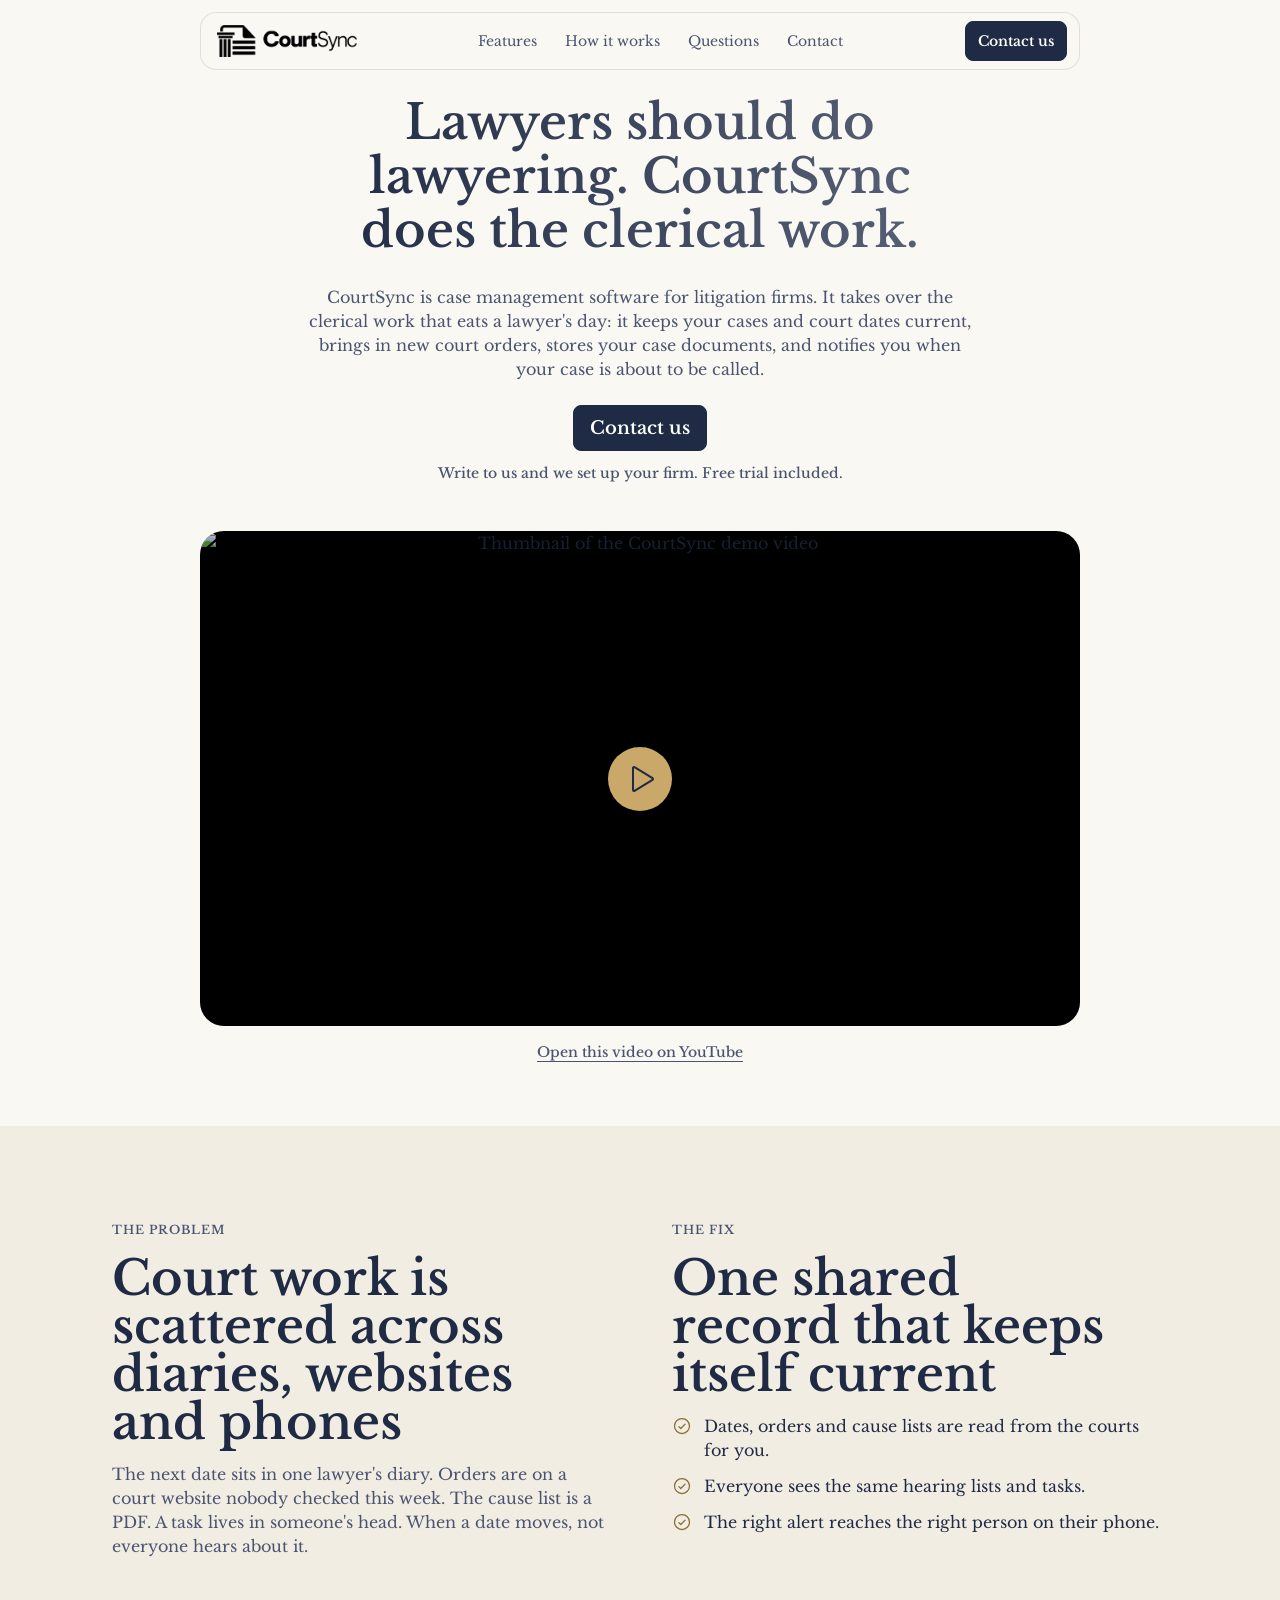
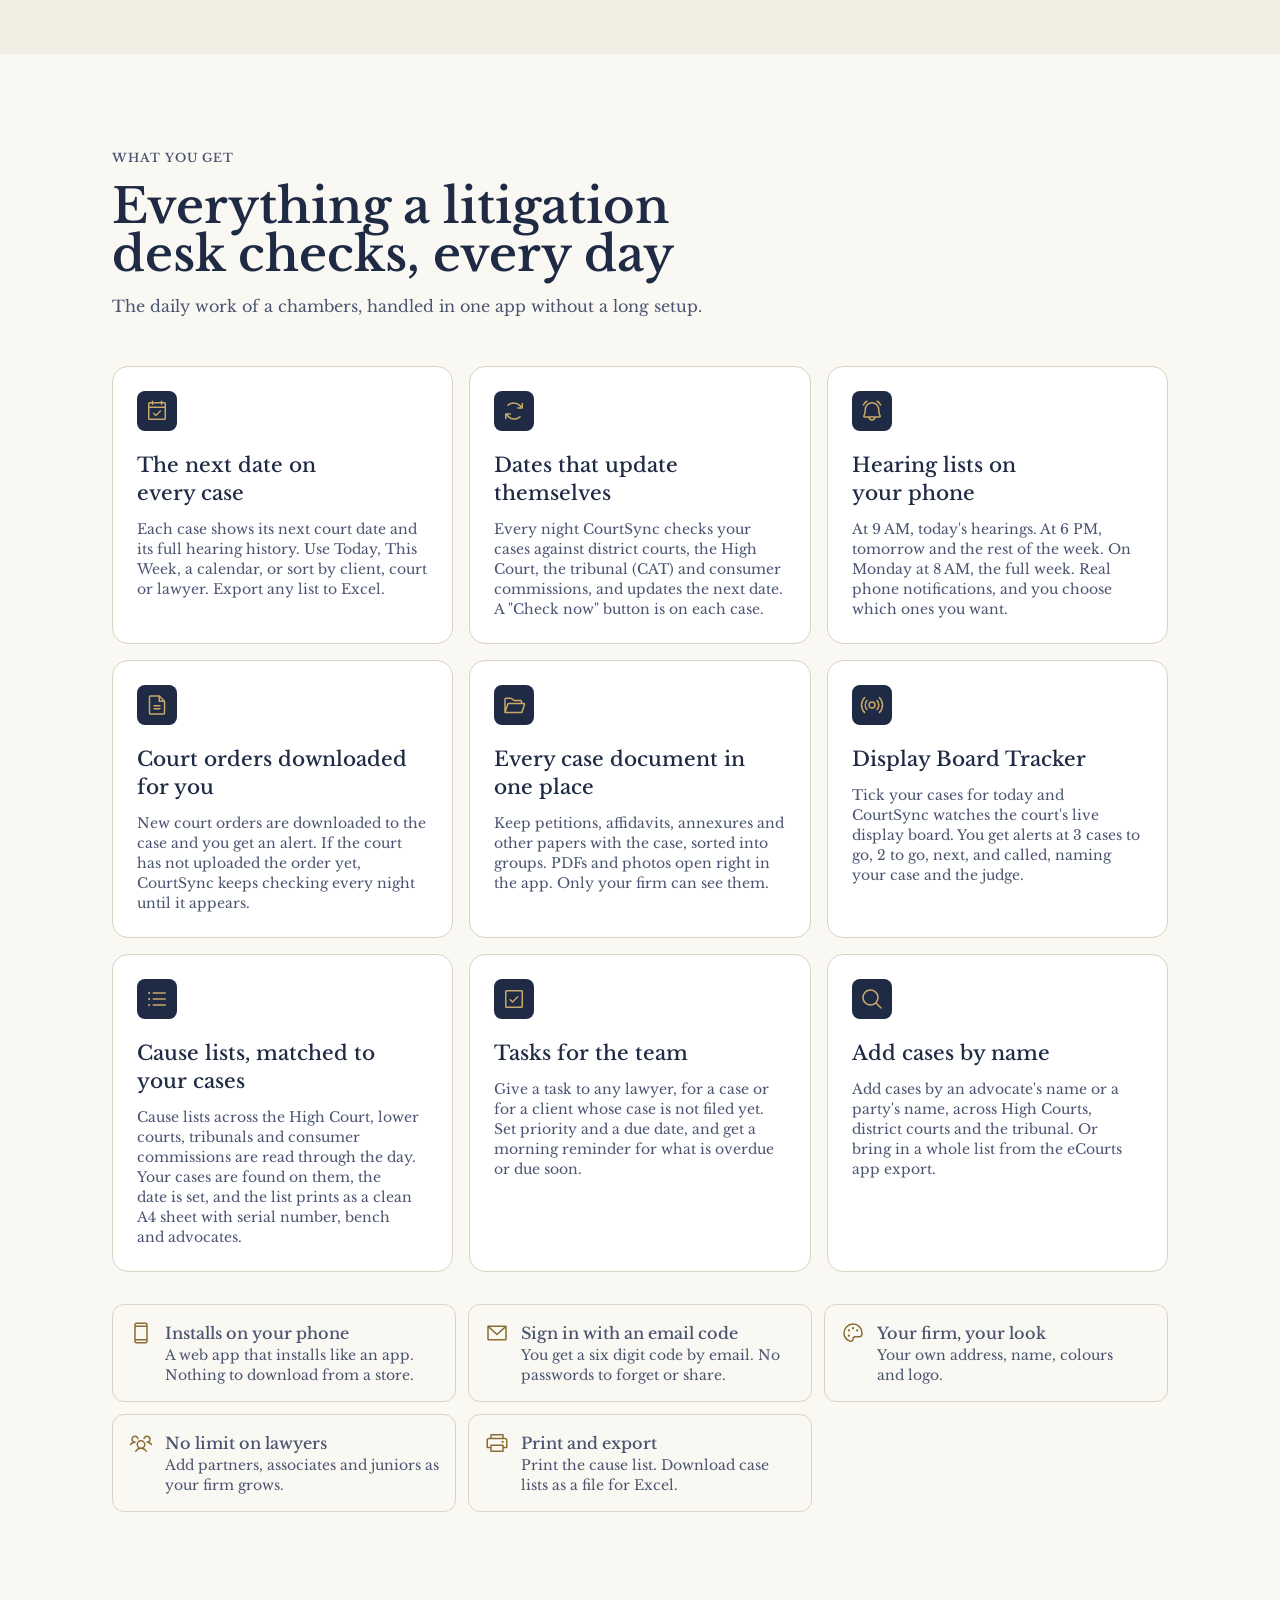
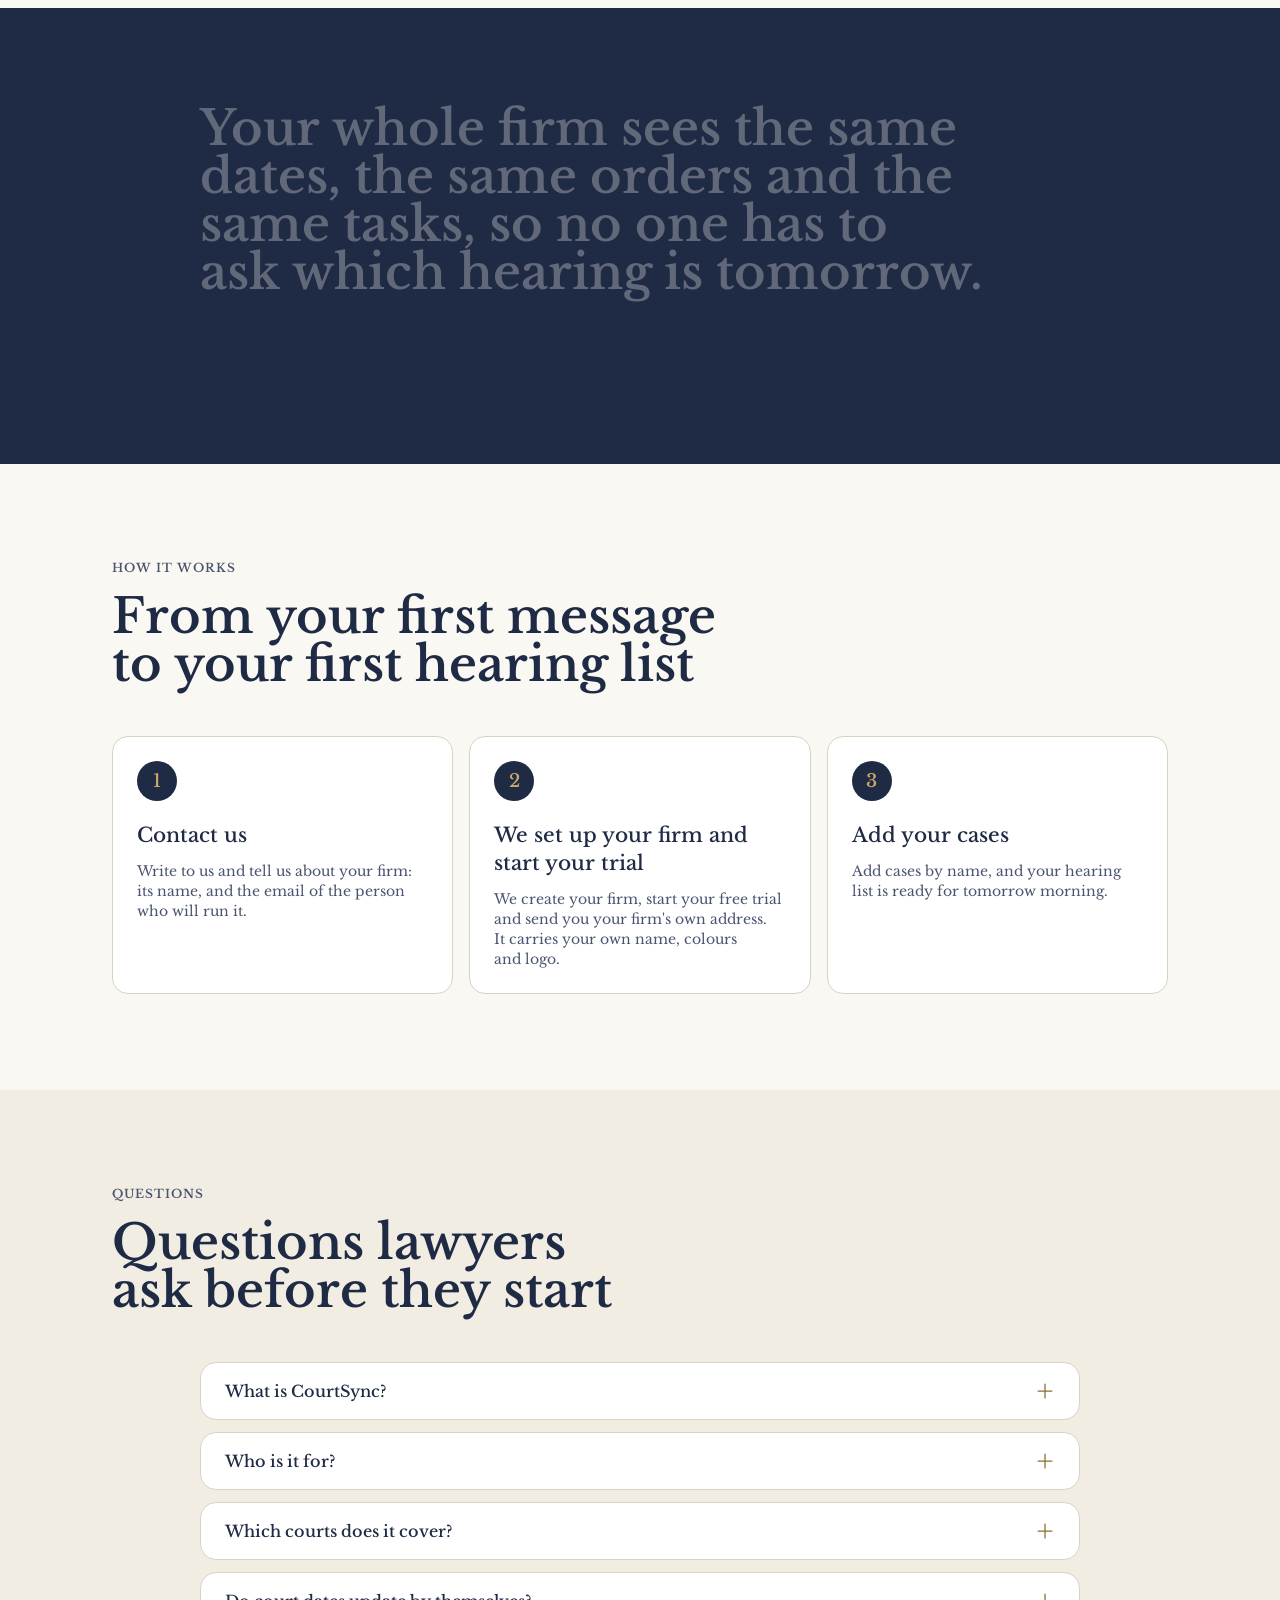
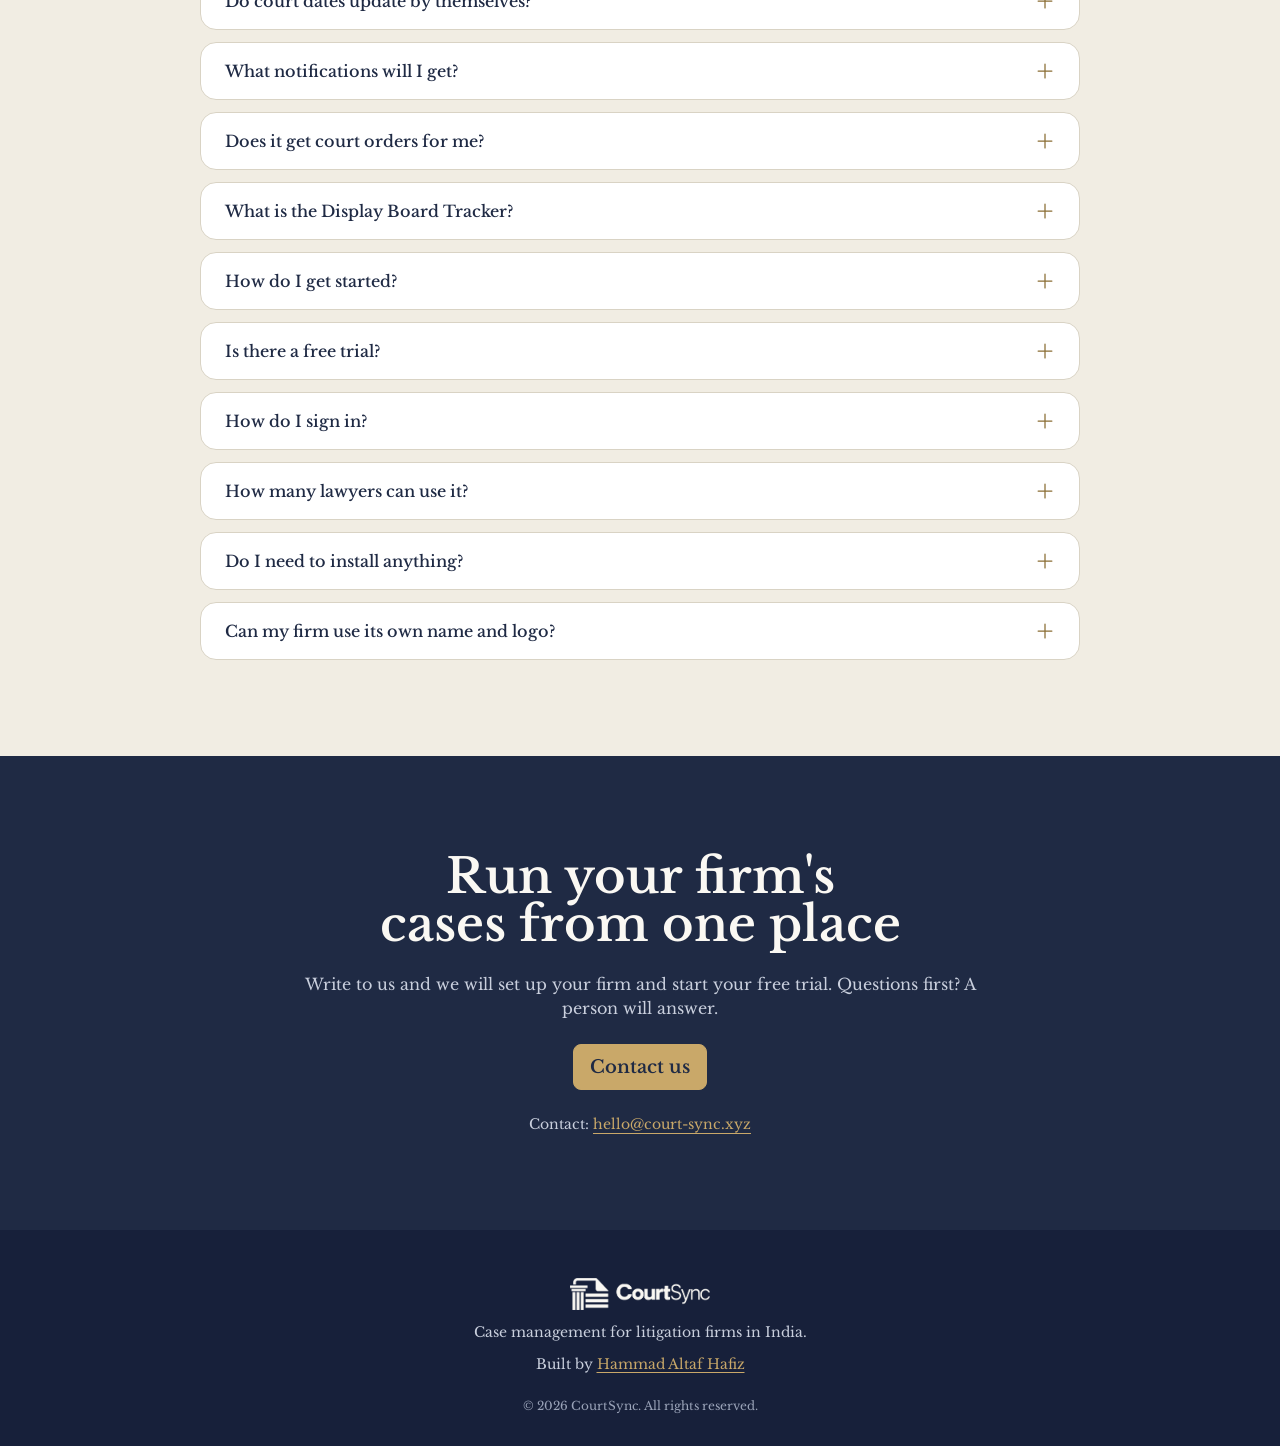
==== index.html @ 151555bd "Hero intro: keep 'takes over the clerical work that eats a lawyer's day' with a short summary Co-Aut" ====
<!DOCTYPE html>
<html lang="en">
<head>
<meta charset="utf-8">
<meta name="viewport" content="width=device-width, initial-scale=1">
<title>CourtSync | Case management for litigation firms in India</title>
<meta name="description" content="CourtSync keeps every case's next court date current from the courts and sends hearing lists, court orders and live courtroom alerts to your phone. Built for litigation firms in India.">
<link rel="canonical" href="https://court-sync.xyz/">
<meta name="theme-color" content="#1f2a44">
<link rel="icon" href="favicon.png" type="image/png">

<meta property="og:type" content="website">
<meta property="og:site_name" content="CourtSync">
<meta property="og:title" content="CourtSync | Case management for litigation firms in India">
<meta property="og:description" content="Lawyers should do lawyering. CourtSync does the clerical work.. Court dates, orders, cause lists, live board alerts and team tasks for litigation firms.">
<meta property="og:url" content="https://court-sync.xyz/">
<meta property="og:image" content="https://court-sync.xyz/og-image.png">
<meta property="og:image:alt" content="CourtSync, case management for litigation firms in India">
<meta name="twitter:card" content="summary_large_image">

<link rel="preconnect" href="https://fonts.googleapis.com">
<link rel="preconnect" href="https://fonts.gstatic.com" crossorigin>
<link href="https://fonts.googleapis.com/css2?family=Libre+Baskerville:wght@400..700&display=swap" rel="stylesheet">
<link rel="stylesheet" href="styles.css">
<script>document.documentElement.classList.add('js');</script>

<script type="application/ld+json">
{
  "@context": "https://schema.org",
  "@type": "SoftwareApplication",
  "name": "CourtSync",
  "applicationCategory": "BusinessApplication",
  "operatingSystem": "Web, installable on phones",
  "description": "Case management for litigation firms in India: next court dates and history, hearing lists, cause lists, team tasks and phone notifications.",
  "url": "https://court-sync.xyz/"
}
</script>

<!--
  HOW TO CHANGE THE TEXT: open this file on GitHub, click the pencil icon, change the words
  between the tags (for example between <h2 ...> and </h2>), then click "Commit changes".
  The site updates by itself in about a minute. Do not change words inside < > brackets.
-->
</head>
<body>
<a class="skip-link body-4" href="#main">Skip to content</a>

<!-- ============ NAVIGATION ============ -->
<header>
  <nav class="nav" aria-label="Main">
    <a class="brand" href="#top" aria-label="CourtSync, back to top"><img src="logo.png" alt="CourtSync" width="175" height="40"></a>
    <div class="nav-links body-6" id="nav-links">
      <a href="#features">Features</a>
      <a href="#how">How it works</a>
      <a href="#faq">Questions</a>
      <a href="#contact">Contact</a>
    </div>
    <div class="nav-right">
      <a class="btn button-sm" href="mailto:hello@court-sync.xyz?subject=CourtSync%20for%20our%20firm">Contact us</a>
      <button class="nav-toggle" type="button" aria-expanded="false" aria-controls="mobile-menu" aria-label="Open menu">
        <span></span><span></span><span></span>
      </button>
    </div>
  </nav>

  <div class="mobile-menu" id="mobile-menu" aria-hidden="true">
    <ul>
      <li style="--i:0"><a class="heading-3" href="#features">Features</a></li>
      <li style="--i:1"><a class="heading-3" href="#how">How it works</a></li>
      <li style="--i:2"><a class="heading-3" href="#faq">Questions</a></li>
      <li style="--i:3"><a class="heading-3" href="#contact">Contact</a></li>
      <li style="--i:4"><a class="btn button-lg" href="mailto:hello@court-sync.xyz?subject=CourtSync%20for%20our%20firm">Contact us</a></li>
    </ul>
  </div>
</header>

<main id="main">

<!-- ============ HERO ============ -->
<section class="hero" id="top">
  <div class="container">
    <div class="hero-copy">
      <h1 class="heading-1">Lawyers should do lawyering. CourtSync does the clerical work.</h1>
      <p class="hero-sub body-3">CourtSync is case management software for litigation firms. It takes over the clerical work that eats a lawyer's day: it keeps your cases and court dates current, brings in new court orders, stores your case documents, and notifies you when your case is about to be called.</p>
      <div class="hero-cta">
        <a class="btn btn--wide button-lg" href="mailto:hello@court-sync.xyz?subject=CourtSync%20for%20our%20firm">Contact us</a>
        <p class="hero-note caption-1">Write to us and we set up your firm. Free trial included.</p>
      </div>
    </div>

    <!-- DEMO VIDEO: change the 11 character YouTube code in data-video-id (both places) to switch videos. -->
    <div class="video-box hero-video reveal" id="video-box" data-video-id="P77YsqiFisU">
      <img class="video-thumb" src="https://i.ytimg.com/vi/P77YsqiFisU/maxresdefault.jpg" alt="Thumbnail of the CourtSync demo video" width="1280" height="720">
      <button class="play-btn" type="button" id="play-btn" aria-label="Play the CourtSync demo video">
        <span class="circle"><svg class="ico" aria-hidden="true" fill="currentColor" viewBox="0 0 256 256" fill="currentColor"><path d="M232.4,114.49,88.32,26.35a16,16,0,0,0-16.2-.3A15.86,15.86,0,0,0,64,39.87V216.13A15.94,15.94,0,0,0,80,232a16.07,16.07,0,0,0,8.36-2.35L232.4,141.51a15.81,15.81,0,0,0,0-27ZM80,215.94V40l143.83,88Z"/></svg></span>
      </button>
    </div>
    <p class="video-link caption-1 reveal"><a href="https://youtu.be/P77YsqiFisU" target="_blank" rel="noopener">Open this video on YouTube</a></p>
  </div>
</section>

<!-- ============ PROBLEM TO SOLUTION ============ -->
<section class="section section--paper2" id="why">
  <div class="container">
    <div class="split reveal">
      <div class="col">
        <p class="eyebrow caption-3">The problem</p>
        <h2 class="heading-2">Court work is scattered across diaries, websites and phones</h2>
        <p class="body-3">The next date sits in one lawyer's diary. Orders are on a court website nobody checked this week. The cause list is a PDF. A task lives in someone's head. When a date moves, not everyone hears about it.</p>
      </div>
      <div class="col">
        <p class="eyebrow caption-3">The fix</p>
        <h2 class="heading-2">One shared record that keeps itself current</h2>
        <ul class="check-list body-3">
          <li><svg class="ico" aria-hidden="true" fill="currentColor" viewBox="0 0 256 256" fill="currentColor"><path d="M173.66,98.34a8,8,0,0,1,0,11.32l-56,56a8,8,0,0,1-11.32,0l-24-24a8,8,0,0,1,11.32-11.32L112,148.69l50.34-50.35A8,8,0,0,1,173.66,98.34ZM232,128A104,104,0,1,1,128,24,104.11,104.11,0,0,1,232,128Zm-16,0a88,88,0,1,0-88,88A88.1,88.1,0,0,0,216,128Z"/></svg><span>Dates, orders and cause lists are read from the courts for you.</span></li>
          <li><svg class="ico" aria-hidden="true" fill="currentColor" viewBox="0 0 256 256" fill="currentColor"><path d="M173.66,98.34a8,8,0,0,1,0,11.32l-56,56a8,8,0,0,1-11.32,0l-24-24a8,8,0,0,1,11.32-11.32L112,148.69l50.34-50.35A8,8,0,0,1,173.66,98.34ZM232,128A104,104,0,1,1,128,24,104.11,104.11,0,0,1,232,128Zm-16,0a88,88,0,1,0-88,88A88.1,88.1,0,0,0,216,128Z"/></svg><span>Everyone sees the same hearing lists and tasks.</span></li>
          <li><svg class="ico" aria-hidden="true" fill="currentColor" viewBox="0 0 256 256" fill="currentColor"><path d="M173.66,98.34a8,8,0,0,1,0,11.32l-56,56a8,8,0,0,1-11.32,0l-24-24a8,8,0,0,1,11.32-11.32L112,148.69l50.34-50.35A8,8,0,0,1,173.66,98.34ZM232,128A104,104,0,1,1,128,24,104.11,104.11,0,0,1,232,128Zm-16,0a88,88,0,1,0-88,88A88.1,88.1,0,0,0,216,128Z"/></svg><span>The right alert reaches the right person on their phone.</span></li>
        </ul>
      </div>
    </div>
  </div>
</section>

<!-- ============ FEATURES ============ -->
<section class="section" id="features">
  <div class="container">
    <div class="section-head reveal">
      <p class="eyebrow caption-3">What you get</p>
      <h2 class="heading-2">Everything a litigation desk checks, every day</h2>
      <p class="body-3">The daily work of a chambers, handled in one app without a long setup.</p>
    </div>

    <div class="grid grid--3">
      <article class="card reveal">
        <span class="icon-box"><svg class="ico" aria-hidden="true" fill="currentColor" viewBox="0 0 256 256" fill="currentColor"><path d="M208,32H184V24a8,8,0,0,0-16,0v8H88V24a8,8,0,0,0-16,0v8H48A16,16,0,0,0,32,48V208a16,16,0,0,0,16,16H208a16,16,0,0,0,16-16V48A16,16,0,0,0,208,32ZM72,48v8a8,8,0,0,0,16,0V48h80v8a8,8,0,0,0,16,0V48h24V80H48V48ZM208,208H48V96H208V208Zm-38.34-85.66a8,8,0,0,1,0,11.32l-48,48a8,8,0,0,1-11.32,0l-24-24a8,8,0,0,1,11.32-11.32L116,164.69l42.34-42.35A8,8,0,0,1,169.66,122.34Z"/></svg></span>
        <h3 class="title-1">The next date on every case</h3>
        <p class="body-6">Each case shows its next court date and its full hearing history. Use Today, This Week, a calendar, or sort by client, court or lawyer. Export any list to Excel.</p>
      </article>
      <article class="card reveal">
        <span class="icon-box"><svg class="ico" aria-hidden="true" fill="currentColor" viewBox="0 0 256 256" fill="currentColor"><path d="M224,48V96a8,8,0,0,1-8,8H168a8,8,0,0,1,0-16h28.69L182.06,73.37a79.56,79.56,0,0,0-56.13-23.43h-.45A79.52,79.52,0,0,0,69.59,72.71,8,8,0,0,1,58.41,61.27a96,96,0,0,1,135,.79L208,76.69V48a8,8,0,0,1,16,0ZM186.41,183.29a80,80,0,0,1-112.47-.66L59.31,168H88a8,8,0,0,0,0-16H40a8,8,0,0,0-8,8v48a8,8,0,0,0,16,0V179.31l14.63,14.63A95.43,95.43,0,0,0,130,222.06h.53a95.36,95.36,0,0,0,67.07-27.33,8,8,0,0,0-11.18-11.44Z"/></svg></span>
        <h3 class="title-1">Dates that update themselves</h3>
        <p class="body-6">Every night CourtSync checks your cases against district courts, the High Court, the tribunal (CAT) and consumer commissions, and updates the next date. A "Check now" button is on each case.</p>
      </article>
      <article class="card reveal">
        <span class="icon-box"><svg class="ico" aria-hidden="true" fill="currentColor" viewBox="0 0 256 256" fill="currentColor"><path d="M224,71.1a8,8,0,0,1-10.78-3.42,94.13,94.13,0,0,0-33.46-36.91,8,8,0,1,1,8.54-13.54,111.46,111.46,0,0,1,39.12,43.09A8,8,0,0,1,224,71.1ZM35.71,72a8,8,0,0,0,7.1-4.32A94.13,94.13,0,0,1,76.27,30.77a8,8,0,1,0-8.54-13.54A111.46,111.46,0,0,0,28.61,60.32,8,8,0,0,0,35.71,72Zm186.1,103.94A16,16,0,0,1,208,200H167.2a40,40,0,0,1-78.4,0H48a16,16,0,0,1-13.79-24.06C43.22,160.39,48,138.28,48,112a80,80,0,0,1,160,0C208,138.27,212.78,160.38,221.81,175.94ZM150.62,200H105.38a24,24,0,0,0,45.24,0ZM208,184c-10.64-18.27-16-42.49-16-72a64,64,0,0,0-128,0c0,29.52-5.38,53.74-16,72Z"/></svg></span>
        <h3 class="title-1">Hearing lists on your phone</h3>
        <p class="body-6">At 9 AM, today's hearings. At 6 PM, tomorrow and the rest of the week. On Monday at 8 AM, the full week. Real phone notifications, and you choose which ones you want.</p>
      </article>
      <article class="card reveal">
        <span class="icon-box"><svg class="ico" aria-hidden="true" fill="currentColor" viewBox="0 0 256 256" fill="currentColor"><path d="M213.66,82.34l-56-56A8,8,0,0,0,152,24H56A16,16,0,0,0,40,40V216a16,16,0,0,0,16,16H200a16,16,0,0,0,16-16V88A8,8,0,0,0,213.66,82.34ZM160,51.31,188.69,80H160ZM200,216H56V40h88V88a8,8,0,0,0,8,8h48V216Zm-32-80a8,8,0,0,1-8,8H96a8,8,0,0,1,0-16h64A8,8,0,0,1,168,136Zm0,32a8,8,0,0,1-8,8H96a8,8,0,0,1,0-16h64A8,8,0,0,1,168,168Z"/></svg></span>
        <h3 class="title-1">Court orders downloaded for you</h3>
        <p class="body-6">New court orders are downloaded to the case and you get an alert. If the court has not uploaded the order yet, CourtSync keeps checking every night until it appears.</p>
      </article>
      <article class="card reveal">
        <span class="icon-box"><svg class="ico" aria-hidden="true" fill="currentColor" viewBox="0 0 256 256" fill="currentColor"><path d="M245,110.64A16,16,0,0,0,232,104H216V88a16,16,0,0,0-16-16H130.67L102.94,51.2a16.14,16.14,0,0,0-9.6-3.2H40A16,16,0,0,0,24,64V208h0a8,8,0,0,0,8,8H211.1a8,8,0,0,0,7.59-5.47l28.49-85.47A16.05,16.05,0,0,0,245,110.64ZM93.34,64,123.2,86.4A8,8,0,0,0,128,88h72v16H69.77a16,16,0,0,0-15.18,10.94L40,158.7V64Zm112,136H43.1l26.67-80H232Z"/></svg></span>
        <h3 class="title-1">Every case document in one place</h3>
        <p class="body-6">Keep petitions, affidavits, annexures and other papers with the case, sorted into groups. PDFs and photos open right in the app. Only your firm can see them.</p>
      </article>
      <article class="card reveal">
        <span class="icon-box"><svg class="ico" aria-hidden="true" fill="currentColor" viewBox="0 0 256 256" fill="currentColor"><path d="M128,88a40,40,0,1,0,40,40A40,40,0,0,0,128,88Zm0,64a24,24,0,1,1,24-24A24,24,0,0,1,128,152Zm73.71,7.14a80,80,0,0,1-14.08,22.2,8,8,0,0,1-11.92-10.67,63.95,63.95,0,0,0,0-85.33,8,8,0,1,1,11.92-10.67,80.08,80.08,0,0,1,14.08,84.47ZM69,103.09a64,64,0,0,0,11.26,67.58,8,8,0,0,1-11.92,10.67,79.93,79.93,0,0,1,0-106.67A8,8,0,1,1,80.29,85.34,63.77,63.77,0,0,0,69,103.09ZM248,128a119.58,119.58,0,0,1-34.29,84,8,8,0,1,1-11.42-11.2,103.9,103.9,0,0,0,0-145.56A8,8,0,1,1,213.71,44,119.58,119.58,0,0,1,248,128ZM53.71,200.78A8,8,0,1,1,42.29,212a119.87,119.87,0,0,1,0-168,8,8,0,1,1,11.42,11.2,103.9,103.9,0,0,0,0,145.56Z"/></svg></span>
        <h3 class="title-1">Display Board Tracker</h3>
        <p class="body-6">Tick your cases for today and CourtSync watches the court's live display board. You get alerts at 3 cases to go, 2 to go, next, and called, naming your case and the judge.</p>
      </article>
      <article class="card reveal">
        <span class="icon-box"><svg class="ico" aria-hidden="true" fill="currentColor" viewBox="0 0 256 256" fill="currentColor"><path d="M80,64a8,8,0,0,1,8-8H216a8,8,0,0,1,0,16H88A8,8,0,0,1,80,64Zm136,56H88a8,8,0,0,0,0,16H216a8,8,0,0,0,0-16Zm0,64H88a8,8,0,0,0,0,16H216a8,8,0,0,0,0-16ZM44,52A12,12,0,1,0,56,64,12,12,0,0,0,44,52Zm0,64a12,12,0,1,0,12,12A12,12,0,0,0,44,116Zm0,64a12,12,0,1,0,12,12A12,12,0,0,0,44,180Z"/></svg></span>
        <h3 class="title-1">Cause lists, matched to your cases</h3>
        <p class="body-6">Cause lists across the High Court, lower courts, tribunals and consumer commissions are read through the day. Your cases are found on them, the date is set, and the list prints as a clean A4 sheet with serial number, bench and advocates.</p>
      </article>
      <article class="card reveal">
        <span class="icon-box"><svg class="ico" aria-hidden="true" fill="currentColor" viewBox="0 0 256 256" fill="currentColor"><path d="M173.66,98.34a8,8,0,0,1,0,11.32l-56,56a8,8,0,0,1-11.32,0l-24-24a8,8,0,0,1,11.32-11.32L112,148.69l50.34-50.35A8,8,0,0,1,173.66,98.34ZM224,48V208a16,16,0,0,1-16,16H48a16,16,0,0,1-16-16V48A16,16,0,0,1,48,32H208A16,16,0,0,1,224,48ZM208,208V48H48V208H208Z"/></svg></span>
        <h3 class="title-1">Tasks for the team</h3>
        <p class="body-6">Give a task to any lawyer, for a case or for a client whose case is not filed yet. Set priority and a due date, and get a morning reminder for what is overdue or due soon.</p>
      </article>
      <article class="card reveal">
        <span class="icon-box"><svg class="ico" aria-hidden="true" fill="currentColor" viewBox="0 0 256 256" fill="currentColor"><path d="M229.66,218.34l-50.07-50.06a88.11,88.11,0,1,0-11.31,11.31l50.06,50.07a8,8,0,0,0,11.32-11.32ZM40,112a72,72,0,1,1,72,72A72.08,72.08,0,0,1,40,112Z"/></svg></span>
        <h3 class="title-1">Add cases by name</h3>
        <p class="body-6">Add cases by an advocate's name or a party's name, across High Courts, district courts and the tribunal. Or bring in a whole list from the eCourts app export.</p>
      </article>
      
    </div>

    <div class="also reveal">
      <div class="also-item"><svg class="ico" aria-hidden="true" fill="currentColor" viewBox="0 0 256 256" fill="currentColor"><path d="M176,16H80A24,24,0,0,0,56,40V216a24,24,0,0,0,24,24h96a24,24,0,0,0,24-24V40A24,24,0,0,0,176,16ZM72,64H184V192H72Zm8-32h96a8,8,0,0,1,8,8v8H72V40A8,8,0,0,1,80,32Zm96,192H80a8,8,0,0,1-8-8v-8H184v8A8,8,0,0,1,176,224Z"/></svg><div><p class="title-3">Installs on your phone</p><p class="body-6">A web app that installs like an app. Nothing to download from a store.</p></div></div>
      <div class="also-item"><svg class="ico" aria-hidden="true" fill="currentColor" viewBox="0 0 256 256" fill="currentColor"><path d="M224,48H32a8,8,0,0,0-8,8V192a16,16,0,0,0,16,16H216a16,16,0,0,0,16-16V56A8,8,0,0,0,224,48ZM203.43,64,128,133.15,52.57,64ZM216,192H40V74.19l82.59,75.71a8,8,0,0,0,10.82,0L216,74.19V192Z"/></svg><div><p class="title-3">Sign in with an email code</p><p class="body-6">You get a six digit code by email. No passwords to forget or share.</p></div></div>
      <div class="also-item"><svg class="ico" aria-hidden="true" fill="currentColor" viewBox="0 0 256 256" fill="currentColor"><path d="M200.77,53.89A103.27,103.27,0,0,0,128,24h-1.07A104,104,0,0,0,24,128c0,43,26.58,79.06,69.36,94.17A32,32,0,0,0,136,192a16,16,0,0,1,16-16h46.21a31.81,31.81,0,0,0,31.2-24.88,104.43,104.43,0,0,0,2.59-24A103.28,103.28,0,0,0,200.77,53.89Zm13,93.71A15.89,15.89,0,0,1,198.21,160H152a32,32,0,0,0-32,32,16,16,0,0,1-21.31,15.07C62.49,194.3,40,164,40,128a88,88,0,0,1,87.09-88h.9a88.35,88.35,0,0,1,88,87.25A88.86,88.86,0,0,1,213.81,147.6ZM140,76a12,12,0,1,1-12-12A12,12,0,0,1,140,76ZM96,100A12,12,0,1,1,84,88,12,12,0,0,1,96,100Zm0,56a12,12,0,1,1-12-12A12,12,0,0,1,96,156Zm88-56a12,12,0,1,1-12-12A12,12,0,0,1,184,100Z"/></svg><div><p class="title-3">Your firm, your look</p><p class="body-6">Your own address, name, colours and logo.</p></div></div>
      <div class="also-item"><svg class="ico" aria-hidden="true" fill="currentColor" viewBox="0 0 256 256" fill="currentColor"><path d="M244.8,150.4a8,8,0,0,1-11.2-1.6A51.6,51.6,0,0,0,192,128a8,8,0,0,1-7.37-4.89,8,8,0,0,1,0-6.22A8,8,0,0,1,192,112a24,24,0,1,0-23.24-30,8,8,0,1,1-15.5-4A40,40,0,1,1,219,117.51a67.94,67.94,0,0,1,27.43,21.68A8,8,0,0,1,244.8,150.4ZM190.92,212a8,8,0,1,1-13.84,8,57,57,0,0,0-98.16,0,8,8,0,1,1-13.84-8,72.06,72.06,0,0,1,33.74-29.92,48,48,0,1,1,58.36,0A72.06,72.06,0,0,1,190.92,212ZM128,176a32,32,0,1,0-32-32A32,32,0,0,0,128,176ZM72,120a8,8,0,0,0-8-8A24,24,0,1,1,87.24,82a8,8,0,1,0,15.5-4A40,40,0,1,0,37,117.51,67.94,67.94,0,0,0,9.6,139.19a8,8,0,1,0,12.8,9.61A51.6,51.6,0,0,1,64,128,8,8,0,0,0,72,120Z"/></svg><div><p class="title-3">No limit on lawyers</p><p class="body-6">Add partners, associates and juniors as your firm grows.</p></div></div>
      
      <div class="also-item"><svg class="ico" aria-hidden="true" fill="currentColor" viewBox="0 0 256 256" fill="currentColor"><path d="M214.67,72H200V40a8,8,0,0,0-8-8H64a8,8,0,0,0-8,8V72H41.33C27.36,72,16,82.77,16,96v80a8,8,0,0,0,8,8H56v32a8,8,0,0,0,8,8H192a8,8,0,0,0,8-8V184h32a8,8,0,0,0,8-8V96C240,82.77,228.64,72,214.67,72ZM72,48H184V72H72ZM184,208H72V160H184Zm40-40H200V152a8,8,0,0,0-8-8H64a8,8,0,0,0-8,8v16H32V96c0-4.41,4.19-8,9.33-8H214.67c5.14,0,9.33,3.59,9.33,8Zm-24-52a12,12,0,1,1-12-12A12,12,0,0,1,200,116Z"/></svg><div><p class="title-3">Print and export</p><p class="body-6">Print the cause list. Download case lists as a file for Excel.</p></div></div>
    </div>
  </div>
</section>

<!-- ============ TAGLINE REVEAL ============ -->
<section class="section--navy tagline" aria-labelledby="tagline-h">
  <div class="container">
    <div class="tagline-text">
      <h2 class="heading-2" id="tagline-h" data-reveal-words>Your whole firm sees the same dates, the same orders and the same tasks, so no one has to ask which hearing is tomorrow.</h2>
      <p class="tagline-sub body-3 reveal">That is the point of CourtSync. The firm's work is written down once, kept current from the courts, and seen by everyone.</p>
    </div>
  </div>
</section>

<!-- ============ HOW IT WORKS ============ -->
<section class="section" id="how">
  <div class="container">
    <div class="section-head reveal">
      <p class="eyebrow caption-3">How it works</p>
      <h2 class="heading-2">From your first message to your first hearing list</h2>
    </div>
    <ol class="steps">
      <li class="step reveal">
        <span class="step-num title-2">1</span>
        <h3 class="title-1">Contact us</h3>
        <p class="body-6">Write to us and tell us about your firm: its name, and the email of the person who will run it.</p>
      </li>
      <li class="step reveal">
        <span class="step-num title-2">2</span>
        <h3 class="title-1">We set up your firm and start your trial</h3>
        <p class="body-6">We create your firm, start your free trial and send you your firm's own address. It carries your own name, colours and logo.</p>
      </li>
      <li class="step reveal">
        <span class="step-num title-2">3</span>
        <h3 class="title-1">Add your cases</h3>
        <p class="body-6">Add cases by name, and your hearing list is ready for tomorrow morning.</p>
      </li>
    </ol>
  </div>
</section>

<!-- ============ FAQ ============ -->
<section class="section section--paper2" id="faq">
  <div class="container">
    <div class="section-head reveal">
      <p class="eyebrow caption-3">Questions</p>
      <h2 class="heading-2">Questions lawyers ask before they start</h2>
    </div>
    <div class="faq reveal">
      <details>
        <summary class="title-3">What is CourtSync?<svg class="ico" aria-hidden="true" fill="currentColor" viewBox="0 0 256 256" fill="currentColor"><path d="M224,128a8,8,0,0,1-8,8H136v80a8,8,0,0,1-16,0V136H40a8,8,0,0,1,0-16h80V40a8,8,0,0,1,16,0v80h80A8,8,0,0,1,224,128Z"/></svg></summary>
        <p class="answer body-6">CourtSync is case management software for litigation firms. It keeps each case's next date and history, updates dates from the courts, sends hearing lists and order alerts to your phone, tracks your cases on the live display board, and gives your team tasks.</p>
      </details>
      <details>
        <summary class="title-3">Who is it for?<svg class="ico" aria-hidden="true" fill="currentColor" viewBox="0 0 256 256" fill="currentColor"><path d="M224,128a8,8,0,0,1-8,8H136v80a8,8,0,0,1-16,0V136H40a8,8,0,0,1,0-16h80V40a8,8,0,0,1,16,0v80h80A8,8,0,0,1,224,128Z"/></svg></summary>
        <p class="answer body-6">Litigation chambers and law firms in India, from a small team to a large one.</p>
      </details>
      <details>
        <summary class="title-3">Which courts does it cover?<svg class="ico" aria-hidden="true" fill="currentColor" viewBox="0 0 256 256" fill="currentColor"><path d="M224,128a8,8,0,0,1-8,8H136v80a8,8,0,0,1-16,0V136H40a8,8,0,0,1,0-16h80V40a8,8,0,0,1,16,0v80h80A8,8,0,0,1,224,128Z"/></svg></summary>
        <p class="answer body-6">Dates are checked against district courts, the High Court, the Central Administrative Tribunal (CAT) and consumer commissions. Write to us if you need another court.</p>
      </details>
      <details>
        <summary class="title-3">Do court dates update by themselves?<svg class="ico" aria-hidden="true" fill="currentColor" viewBox="0 0 256 256" fill="currentColor"><path d="M224,128a8,8,0,0,1-8,8H136v80a8,8,0,0,1-16,0V136H40a8,8,0,0,1,0-16h80V40a8,8,0,0,1,16,0v80h80A8,8,0,0,1,224,128Z"/></svg></summary>
        <p class="answer body-6">Yes. Every night CourtSync checks your cases and updates the next date. Cause lists are also read during the day. You can press "Check now" on any case to check it straight away.</p>
      </details>
      <details>
        <summary class="title-3">What notifications will I get?<svg class="ico" aria-hidden="true" fill="currentColor" viewBox="0 0 256 256" fill="currentColor"><path d="M224,128a8,8,0,0,1-8,8H136v80a8,8,0,0,1-16,0V136H40a8,8,0,0,1,0-16h80V40a8,8,0,0,1,16,0v80h80A8,8,0,0,1,224,128Z"/></svg></summary>
        <p class="answer body-6">Hearing lists at 9 AM and 6 PM, a weekly list on Monday, alerts for new court orders, and live alerts when your case is about to be called. You choose which ones to switch on, per phone.</p>
      </details>
      <details>
        <summary class="title-3">Does it get court orders for me?<svg class="ico" aria-hidden="true" fill="currentColor" viewBox="0 0 256 256" fill="currentColor"><path d="M224,128a8,8,0,0,1-8,8H136v80a8,8,0,0,1-16,0V136H40a8,8,0,0,1,0-16h80V40a8,8,0,0,1,16,0v80h80A8,8,0,0,1,224,128Z"/></svg></summary>
        <p class="answer body-6">Yes, for High Court cases. New orders are downloaded and saved on the case, and you get an alert. If an order is not uploaded yet, CourtSync keeps checking each night until it is.</p>
      </details>
      <details>
        <summary class="title-3">What is the Display Board Tracker?<svg class="ico" aria-hidden="true" fill="currentColor" viewBox="0 0 256 256" fill="currentColor"><path d="M224,128a8,8,0,0,1-8,8H136v80a8,8,0,0,1-16,0V136H40a8,8,0,0,1,0-16h80V40a8,8,0,0,1,16,0v80h80A8,8,0,0,1,224,128Z"/></svg></summary>
        <p class="answer body-6">It watches the court's live display board for the cases you tick. You get an alert at 3 cases to go, 2 to go, next, and when your case is called, so you can be in the right courtroom in time.</p>
      </details>
      <details>
        <summary class="title-3">How do I get started?<svg class="ico" aria-hidden="true" fill="currentColor" viewBox="0 0 256 256" fill="currentColor"><path d="M224,128a8,8,0,0,1-8,8H136v80a8,8,0,0,1-16,0V136H40a8,8,0,0,1,0-16h80V40a8,8,0,0,1,16,0v80h80A8,8,0,0,1,224,128Z"/></svg></summary>
        <p class="answer body-6">Write to us at hello@court-sync.xyz. We set up your firm and start your free trial. Then you add your cases and your team.</p>
      </details>
      <details>
        <summary class="title-3">Is there a free trial?<svg class="ico" aria-hidden="true" fill="currentColor" viewBox="0 0 256 256" fill="currentColor"><path d="M224,128a8,8,0,0,1-8,8H136v80a8,8,0,0,1-16,0V136H40a8,8,0,0,1,0-16h80V40a8,8,0,0,1,16,0v80h80A8,8,0,0,1,224,128Z"/></svg></summary>
        <p class="answer body-6">Yes. Every firm gets a free trial. We start it for you once your firm is set up. For anything else about the service, write to hello@court-sync.xyz.</p>
      </details>
      <details>
        <summary class="title-3">How do I sign in?<svg class="ico" aria-hidden="true" fill="currentColor" viewBox="0 0 256 256" fill="currentColor"><path d="M224,128a8,8,0,0,1-8,8H136v80a8,8,0,0,1-16,0V136H40a8,8,0,0,1,0-16h80V40a8,8,0,0,1,16,0v80h80A8,8,0,0,1,224,128Z"/></svg></summary>
        <p class="answer body-6">With your email. We send you a six digit code, you type it in, and you are in. There are no passwords.</p>
      </details>
      <details>
        <summary class="title-3">How many lawyers can use it?<svg class="ico" aria-hidden="true" fill="currentColor" viewBox="0 0 256 256" fill="currentColor"><path d="M224,128a8,8,0,0,1-8,8H136v80a8,8,0,0,1-16,0V136H40a8,8,0,0,1,0-16h80V40a8,8,0,0,1,16,0v80h80A8,8,0,0,1,224,128Z"/></svg></summary>
        <p class="answer body-6">As many as your firm needs. There is no limit on the number of lawyers.</p>
      </details>
      <details>
        <summary class="title-3">Do I need to install anything?<svg class="ico" aria-hidden="true" fill="currentColor" viewBox="0 0 256 256" fill="currentColor"><path d="M224,128a8,8,0,0,1-8,8H136v80a8,8,0,0,1-16,0V136H40a8,8,0,0,1,0-16h80V40a8,8,0,0,1,16,0v80h80A8,8,0,0,1,224,128Z"/></svg></summary>
        <p class="answer body-6">No store download is needed. CourtSync is a web app, and you can add it to your phone's home screen so it opens like an app.</p>
      </details>
      <details>
        <summary class="title-3">Can my firm use its own name and logo?<svg class="ico" aria-hidden="true" fill="currentColor" viewBox="0 0 256 256" fill="currentColor"><path d="M224,128a8,8,0,0,1-8,8H136v80a8,8,0,0,1-16,0V136H40a8,8,0,0,1,0-16h80V40a8,8,0,0,1,16,0v80h80A8,8,0,0,1,224,128Z"/></svg></summary>
        <p class="answer body-6">Yes. Each firm gets its own address, name, colours and logo.</p>
      </details>
    </div>
  </div>
</section>

<!-- ============ FINAL CTA + CONTACT ============ -->
<section class="section section--navy final" id="contact">
  <div class="container">
    <div class="inner reveal">
      <h2 class="heading-2">Run your firm's cases from one place</h2>
      <p class="body-3">Write to us and we will set up your firm and start your free trial. Questions first? A person will answer.</p>
      <a class="btn btn--gold btn--wide button-lg" href="mailto:hello@court-sync.xyz?subject=CourtSync%20for%20our%20firm">Contact us</a>
      <p class="body-6">Contact: <a class="mail" href="mailto:hello@court-sync.xyz">hello@court-sync.xyz</a></p>
    </div>
  </div>
</section>

</main>


<!-- ============ FOOTER ============ -->
<footer class="site-footer">
  <div class="container footer-simple">
    <img class="footer-logo" src="logo-light.png" alt="CourtSync" width="175" height="40">
    <p class="body-6">Case management for litigation firms in India.</p>
    <p class="body-6">Built by <a href="https://www.linkedin.com/in/hammadaltaf" target="_blank" rel="noopener" style="color:#c9a869;text-decoration:underline;text-underline-offset:3px">Hammad Altaf Hafiz</a></p>
    <p class="caption-5">&copy; <span id="year">2026</span> CourtSync. All rights reserved.</p>
  </div>
</footer>

<script src="script.js"></script>
</body>
</html>
---- styles.css ----
/* ==========================================================================
   CourtSync website styles
   Brand: navy #1f2a44, gold #c9a869, Libre Baskerville.
   Spacing only from: 0 2 4 8 12 16 24 32 40 48 64 80 96 (px).
   Radius only from Tailwind: 4 6 8 12 16 24 and full.
   You do not need to edit this file to change the words on the site.
   ========================================================================== */

:root {
  --navy: #1f2a44;
  --navy-soft: #2b3858;
  --gold: #c9a869;
  --gold-deep: #8a6d33;
  --paper: #faf8f3;
  --paper-2: #f1ede3;
  --ink: #1f2a44;
  --ink-soft: #4a5470;
  --line: #d9d3c4;
  --white: #ffffff;

  --s-25: 2px;
  --s-50: 4px;
  --s-75: 8px;
  --s-100: 12px;
  --s-200: 16px;
  --s-300: 24px;
  --s-400: 32px;
  --s-500: 40px;
  --s-600: 48px;
  --s-700: 64px;
  --s-800: 80px;
  --s-900: 96px;

  --r-lg: 8px;
  --r-xl: 12px;
  --r-2xl: 16px;
  --r-3xl: 24px;

  --curve: cubic-bezier(0.22, 1, 0.36, 1);
}

*, *::before, *::after { box-sizing: border-box; }

html { scroll-behavior: smooth; scroll-padding-top: 96px; -webkit-text-size-adjust: 100%; }

body {
  margin: 0;
  background: var(--paper);
  color: var(--ink);
  font-family: "Libre Baskerville", Georgia, "Times New Roman", serif;
  font-style: normal;
  font-weight: 400;
  font-size: 16px;
  line-height: 24px;
  text-wrap: pretty;
  overflow-x: hidden;
}

img, svg { max-width: 100%; display: block; }
em, i, cite, address { font-style: normal; }
h1, h2, h3, h4, p, ul, ol, figure, blockquote { margin: 0; }
ul, ol { padding: 0; list-style: none; }
a { color: inherit; }

/* ---------- Named text styles ---------- */
.heading-1 { font-size: 36px; line-height: 40px; font-weight: 600; text-wrap: balance; }
.heading-2 { font-size: 30px; line-height: 36px; font-weight: 600; text-wrap: balance; }
.heading-3 { font-size: 24px; line-height: 32px; font-weight: 600; text-wrap: balance; }
.title-1   { font-size: 20px; line-height: 28px; font-weight: 500; }
.title-2   { font-size: 18px; line-height: 28px; font-weight: 500; }
.title-3   { font-size: 16px; line-height: 24px; font-weight: 500; }
.body-1    { font-size: 16px; line-height: 24px; font-weight: 600; }
.body-3    { font-size: 16px; line-height: 24px; font-weight: 400; }
.body-4    { font-size: 14px; line-height: 20px; font-weight: 600; }
.body-6    { font-size: 14px; line-height: 20px; font-weight: 400; }
.button-lg { font-size: 18px; line-height: 28px; font-weight: 600; }
.button-md { font-size: 16px; line-height: 24px; font-weight: 600; }
.button-sm { font-size: 14px; line-height: 20px; font-weight: 600; }
.caption-1 { font-size: 14px; line-height: 20px; font-weight: 500; }
.caption-3 { font-size: 12px; line-height: 16px; font-weight: 600; }
.caption-5 { font-size: 12px; line-height: 16px; font-weight: 400; }

@media (min-width: 768px) {
  .heading-1 { font-size: 48px; line-height: 1; }
  .heading-2 { font-size: 36px; line-height: 40px; }
  .heading-3 { font-size: 30px; line-height: 36px; }
}
@media (min-width: 1024px) {
  .heading-1 { font-size: 60px; line-height: 1; }
  .heading-2 { font-size: 48px; line-height: 1; }
  .heading-3 { font-size: 36px; line-height: 40px; }
}

/* ---------- Layout ---------- */
.container { width: 100%; max-width: 1120px; margin-inline: auto; padding-inline: var(--s-200); }
@media (min-width: 768px) { .container { padding-inline: var(--s-400); } }

.section { padding-block: var(--s-700); }
@media (min-width: 1024px) { .section { padding-block: var(--s-900); } }
.section--paper2 { background: var(--paper-2); }
.section--navy { background: var(--navy); color: var(--paper); }
.section-head { max-width: 680px; margin-bottom: var(--s-600); display: grid; gap: var(--s-200); }
.section-head p { color: var(--ink-soft); }
.section--navy .section-head p { color: #c9cfdd; }
.eyebrow { color: var(--gold-deep); text-transform: uppercase; letter-spacing: 0.08em; }
.section--navy .eyebrow { color: var(--gold); }

.skip-link {
  position: absolute; left: var(--s-200); top: -80px; z-index: 100;
  background: var(--navy); color: var(--white); padding: var(--s-75) var(--s-100);
  border-radius: var(--r-lg); text-decoration: none;
  transition: transform 300ms var(--curve);
}
.skip-link:focus { top: var(--s-200); }

:focus-visible { outline: 2px solid var(--gold-deep); outline-offset: 2px; border-radius: var(--r-lg); }
.section--navy :focus-visible, .site-footer :focus-visible { outline-color: var(--gold); }

/* ---------- Buttons (8px / 12px padding) ---------- */
.btn {
  display: inline-flex; align-items: center; justify-content: center; gap: var(--s-75);
  padding: var(--s-75) var(--s-100);
  min-height: 40px;
  border-radius: var(--r-lg);
  border: 1px solid var(--navy);
  background: var(--navy); color: var(--white);
  text-decoration: none; cursor: pointer;
  transition: transform 300ms var(--curve), background-color 300ms var(--curve), color 300ms var(--curve), opacity 300ms var(--curve);
}
.btn:hover { background: var(--navy-soft); transform: translateY(-2px); }
.btn:active { transform: scale(0.98); }
.btn--gold { background: var(--gold); border-color: var(--gold); color: var(--navy); }
.btn--gold:hover { background: #d6b97f; }
.btn--ghost { background: transparent; color: var(--navy); }
.btn--ghost:hover { background: var(--paper-2); }
.btn--wide { padding-inline: var(--s-200); }

/* ---------- Navigation ---------- */
.nav {
  position: fixed; top: var(--s-100); left: 50%; z-index: 50;
  width: calc(100% - 32px); max-width: 880px;
  transform: translateX(-50%);
  display: flex; align-items: center; justify-content: space-between; gap: var(--s-200);
  padding: var(--s-75) var(--s-100) var(--s-75) var(--s-200);
  border-radius: var(--r-2xl);
  border: 1px solid rgba(31, 42, 68, 0.12);
  background: rgba(250, 248, 243, 0.78);
  -webkit-backdrop-filter: blur(16px); backdrop-filter: blur(16px);
}
.brand { display: inline-flex; align-items: center; gap: var(--s-75); text-decoration: none; color: var(--navy); }
.brand img { height: 32px; width: auto; }
.footer-logo { height: 32px; width: auto; }
.ico { width: 1em; height: 1em; flex: none; display: block; }
.nav-links { display: none; align-items: center; gap: var(--s-50); }
.nav-links a:not(.btn) {
  padding: var(--s-75) var(--s-100); border-radius: var(--r-lg); text-decoration: none; color: var(--ink-soft);
  transition: background-color 300ms var(--curve), color 300ms var(--curve);
}
.nav-links a:not(.btn):hover { background: var(--paper-2); color: var(--navy); }
.nav-links a[aria-current="location"] { color: var(--navy); background: var(--paper-2); }
.nav-right { display: flex; align-items: center; gap: var(--s-75); }
.nav-right .btn { display: none; }

.nav-toggle {
  width: 40px; height: 40px; border: 0; background: transparent; cursor: pointer; border-radius: var(--r-lg);
  position: relative; color: var(--navy);
}
.nav-toggle span {
  position: absolute; left: 10px; width: 20px; height: 2px; background: currentColor; border-radius: 2px;
  transition: transform 500ms var(--curve), opacity 300ms var(--curve);
}
.nav-toggle span:nth-child(1) { top: 14px; }
.nav-toggle span:nth-child(2) { top: 19px; }
.nav-toggle span:nth-child(3) { top: 24px; }
.nav-toggle[aria-expanded="true"] span:nth-child(1) { transform: translateY(5px) rotate(45deg); }
.nav-toggle[aria-expanded="true"] span:nth-child(2) { opacity: 0; }
.nav-toggle[aria-expanded="true"] span:nth-child(3) { transform: translateY(-5px) rotate(-45deg); }

.mobile-menu {
  position: fixed; inset: 0; z-index: 40;
  background: rgba(250, 248, 243, 0.96);
  -webkit-backdrop-filter: blur(24px); backdrop-filter: blur(24px);
  display: flex; flex-direction: column; justify-content: center; gap: var(--s-100);
  padding: var(--s-900) var(--s-300) var(--s-400);
  opacity: 0; visibility: hidden;
  transition: opacity 500ms var(--curve), visibility 0s linear 500ms;
}
.mobile-menu.open { opacity: 1; visibility: visible; transition: opacity 500ms var(--curve), visibility 0s; }
.mobile-menu a { text-decoration: none; }
.mobile-menu a:not(.btn) { padding: var(--s-100) 0; }
.mobile-menu li {
  opacity: 0; transform: translateY(24px);
  transition: opacity 500ms var(--curve), transform 500ms var(--curve);
}
.mobile-menu.open li { opacity: 1; transform: none; transition-delay: calc(var(--i) * 60ms); }

@media (min-width: 768px) {
  .nav-links { display: flex; }
  .nav-right .btn { display: inline-flex; }
  .nav-toggle, .mobile-menu { display: none; }
}

/* ---------- Hero ---------- */
.hero { padding-top: 96px; padding-bottom: var(--s-700); text-align: center; }
.hero-copy { max-width: 680px; margin-inline: auto; display: grid; gap: var(--s-300); justify-items: center; }
.hero h1 {
  color: var(--navy);
  background: linear-gradient(90deg, #1f2a44 0%, #5b6479 100%);
  -webkit-background-clip: text; background-clip: text;
  -webkit-text-fill-color: transparent;
  padding-bottom: var(--s-50);
}
.hero h1.heading-1 { line-height: 1.12; }
@media (min-width: 768px) { .hero h1.heading-1 { font-size: 48px; } }   /* the long heading sits in two or three lines, not four */
.hero-sub { color: var(--ink-soft); max-width: 680px; }
.hero-cta { display: grid; gap: var(--s-100); justify-items: center; }
.hero-note { color: var(--ink-soft); }
.hero-proof {
  display: inline-flex; align-items: center; gap: var(--s-75); color: var(--ink-soft);
  padding: var(--s-75) var(--s-100); border: 1px solid var(--line); border-radius: var(--r-xl); background: var(--white);
  text-align: left;
}
.hero-proof .ico { color: var(--gold-deep); font-size: 20px; flex: none; }

.hero-visual {
  position: relative; max-width: 880px; margin: var(--s-600) auto 0;
  border-radius: var(--r-3xl); background: var(--navy); padding: var(--s-200);
  border: 1px solid var(--navy);
  text-align: left; color: var(--paper);
}
.mock-bar { display: flex; justify-content: space-between; align-items: center; gap: var(--s-100); padding: var(--s-75) var(--s-100) var(--s-200); flex-wrap: wrap; }
.mock-bar .tag { color: var(--gold); }
.mock-list { display: grid; gap: var(--s-75); }
.mock-row {
  display: grid; grid-template-columns: 1fr auto; gap: var(--s-75) var(--s-200); align-items: center;
  background: var(--navy-soft); border: 1px solid rgba(201, 168, 105, 0.25); border-radius: var(--r-xl); padding: var(--s-100) var(--s-200);
}
.mock-row .when { color: var(--gold); text-align: right; }
.mock-row .meta { color: #b9c1d4; }
.mock-chip {
  grid-column: 1 / -1; justify-self: start; color: var(--navy); background: var(--gold);
  border-radius: var(--r-lg); padding: var(--s-25) var(--s-75);
}
.mock-foot { padding: var(--s-200) var(--s-100) var(--s-50); color: #b9c1d4; }
.play-btn {
  position: absolute; inset: 0; width: 100%; border: 0; border-radius: var(--r-3xl); cursor: pointer;
  background: rgba(31, 42, 68, 0.55); color: var(--white);
  display: flex; flex-direction: column; align-items: center; justify-content: center; gap: var(--s-100);
  transition: background-color 300ms var(--curve);
}
.play-btn[hidden] { display: none; }
.video-box { position: relative; max-width: 880px; margin-inline: auto; aspect-ratio: 16 / 9; border-radius: var(--r-3xl); background: var(--navy); overflow: hidden; }
.video-box .play-btn { background: transparent; }
.video-box .play-btn:hover { background: rgba(255, 255, 255, 0.04); }
.video-box .play-btn { gap: var(--s-200); color: var(--white); }
.play-btn:hover { background: rgba(31, 42, 68, 0.4); }
.play-btn .circle {
  width: 64px; height: 64px; border-radius: 9999px; background: var(--gold); color: var(--navy);
  display: grid; place-items: center; font-size: 32px;
  transition: transform 500ms var(--curve);
}
.play-btn:hover .circle { transform: scale(1.08); }
.play-btn:active .circle { transform: scale(0.98); }
.video-frame { position: absolute; inset: 0; border-radius: var(--r-3xl); overflow: hidden; background: #000; }
.video-frame iframe { width: 100%; height: 100%; border: 0; }
.video-error { padding: var(--s-200); color: var(--gold); }

/* ---------- Cards and grids ---------- */
.grid { display: grid; gap: var(--s-200); }
@media (min-width: 768px) {
  .grid--2 { grid-template-columns: repeat(2, 1fr); }
  .grid--3 { grid-template-columns: repeat(3, 1fr); }
}
.card {
  background: var(--white); border: 1px solid var(--line); border-radius: var(--r-2xl); padding: var(--s-300);
  display: grid; gap: var(--s-100); align-content: start;
  transition: transform 500ms var(--curve), border-color 300ms var(--curve);
}
.card:hover { transform: translateY(-4px); border-color: var(--gold); }
.card p { color: var(--ink-soft); }
.icon-box {
  width: 40px; height: 40px; border-radius: var(--r-lg); background: var(--navy); color: var(--gold);
  display: grid; place-items: center; font-size: 24px; margin-bottom: var(--s-75);
}
.also { margin-top: var(--s-400); display: grid; gap: var(--s-100); }
@media (min-width: 768px) { .also { grid-template-columns: repeat(3, 1fr); } }
.also-item { display: flex; gap: var(--s-100); align-items: flex-start; padding: var(--s-200); border: 1px solid var(--line); border-radius: var(--r-xl); background: var(--paper); }
.also-item .ico { font-size: 24px; color: var(--gold-deep); flex: none; }
.also-item p { color: var(--ink-soft); }

/* Problem to solution */
.split { display: grid; gap: var(--s-400); }
@media (min-width: 768px) { .split { grid-template-columns: 1fr 1fr; gap: var(--s-700); align-items: start; } }
.split .col { display: grid; gap: var(--s-200); }
.split .col p { color: var(--ink-soft); }
.check-list { display: grid; gap: var(--s-100); }
.check-list li { display: flex; gap: var(--s-100); align-items: flex-start; }
.check-list .ico { color: var(--gold-deep); font-size: 20px; margin-top: var(--s-25); flex: none; }

/* ---------- Tagline reveal ---------- */
.tagline { padding-block: var(--s-800); }
@media (min-width: 1024px) { .tagline { padding-block: var(--s-900); } }
.tagline-text { max-width: 880px; margin-inline: auto; text-align: left; }
.tagline-text .tl-word { display: inline-block; opacity: 0.3; transition: opacity 500ms var(--curve); white-space: pre; }
.tagline-text .tl-word.on { opacity: 1; }
.tagline-text .heading-2 { text-wrap: balance; }
.tagline-sub { color: #c9cfdd; margin-top: var(--s-300); max-width: 680px; }

/* ---------- Steps ---------- */
.steps { display: grid; gap: var(--s-200); counter-reset: step; }
@media (min-width: 768px) { .steps { grid-template-columns: repeat(3, 1fr); } }
.step { background: var(--white); border: 1px solid var(--line); border-radius: var(--r-2xl); padding: var(--s-300); display: grid; gap: var(--s-100); align-content: start; }
.step-num {
  width: 40px; height: 40px; border-radius: 9999px; background: var(--navy); color: var(--gold);
  display: grid; place-items: center; margin-bottom: var(--s-75);
}
.step p { color: var(--ink-soft); }

/* ---------- Proof ---------- */
.proof-card {
  max-width: 880px; margin-inline: auto; background: var(--white); border: 1px solid var(--line); border-radius: var(--r-3xl);
  padding: var(--s-400); display: grid; gap: var(--s-200);
}
.proof-card .eyebrow { color: var(--gold-deep); }
.proof-card p { color: var(--ink-soft); }

/* ---------- FAQ ---------- */
.faq { max-width: 880px; margin-inline: auto; display: grid; gap: var(--s-100); }
.faq details { background: var(--white); border: 1px solid var(--line); border-radius: var(--r-2xl); transition: border-color 300ms var(--curve); }
.faq details[open] { border-color: var(--gold); }
.faq summary {
  list-style: none; cursor: pointer; padding: var(--s-200) var(--s-300);
  display: flex; justify-content: space-between; align-items: center; gap: var(--s-200); border-radius: var(--r-2xl);
}
.faq summary::-webkit-details-marker { display: none; }
.faq summary .ico { transition: transform 500ms var(--curve); flex: none; color: var(--gold-deep); font-size: 20px; }
.faq details[open] summary .ico { transform: rotate(45deg); }
.faq summary:hover { background: var(--paper); }
.faq .answer { padding: 0 var(--s-300) var(--s-300); color: var(--ink-soft); }

/* ---------- Final CTA ---------- */
.final { text-align: center; }
.final .inner { max-width: 680px; margin-inline: auto; display: grid; gap: var(--s-300); justify-items: center; }
.final p { color: #c9cfdd; }
.final a.mail { color: var(--gold); text-underline-offset: 4px; }
.final a.mail:hover { color: #d6b97f; }

/* ---------- Footer ---------- */
.site-footer { background: #17203a; color: #c9cfdd; padding: var(--s-600) 0 var(--s-400); }
.footer-grid { display: grid; gap: var(--s-400); }
@media (min-width: 768px) { .footer-grid { grid-template-columns: 2fr 1fr 1fr; } }
.site-footer h2 { color: var(--white); margin-bottom: var(--s-100); }
.site-footer ul { display: grid; gap: var(--s-75); }
.site-footer a { text-decoration: none; transition: color 300ms var(--curve); }
.site-footer a:hover { color: var(--gold); }
.footer-brand { color: var(--white); }
.footer-bottom { margin-top: var(--s-500); padding-top: var(--s-300); border-top: 1px solid rgba(255, 255, 255, 0.15); display: flex; flex-wrap: wrap; gap: var(--s-100) var(--s-300); justify-content: space-between; }

/* ---------- Plain pages (privacy, terms, 404) ---------- */
.page { padding-top: 96px; padding-bottom: var(--s-700); }
.prose { max-width: 680px; margin-inline: auto; display: grid; gap: var(--s-200); }
.prose h2 { margin-top: var(--s-200); }
.prose p, .prose li { color: var(--ink-soft); }
.prose ul { list-style: disc; padding-left: var(--s-300); display: grid; gap: var(--s-75); }
.prose a { text-underline-offset: 4px; }
.notfound { min-height: 100vh; display: grid; place-items: center; text-align: center; padding: var(--s-300); background: var(--navy); color: var(--paper); }
.notfound .inner { max-width: 480px; display: grid; gap: var(--s-300); justify-items: center; }
.notfound p { color: #c9cfdd; }
.notfound .big { color: var(--gold); font-size: 96px; line-height: 1; font-weight: 600; }

/* ---------- Scroll reveals ---------- */
.js .reveal { opacity: 0; transform: translateY(32px); transition: opacity 700ms var(--curve), transform 700ms var(--curve); }
.js .reveal.in { opacity: 1; transform: none; }

@media (prefers-reduced-motion: reduce) {
  html { scroll-behavior: auto; }
  .js .reveal { transform: none; transition: opacity 300ms var(--curve); }
  .mobile-menu li { transform: none; }
  .btn:hover, .card:hover { transform: none; }
  .tagline-text .tl-word { transition: none; opacity: 1; }
}

/* Hero video */
.hero-video { margin: var(--s-600) auto 0; background: #000; }
.video-thumb { position: absolute; inset: 0; width: 100%; height: 100%; object-fit: cover; }
.hero-video .play-btn { background: rgba(0, 0, 0, 0.25); }
.hero-video .play-btn:hover { background: rgba(0, 0, 0, 0.1); }
.footer-simple { display: grid; gap: var(--s-100); justify-items: center; text-align: center; }
.footer-simple .caption-5 { margin-top: var(--s-100); color: #9aa3b8; }
.video-link { text-align: center; margin-top: var(--s-200); }
.video-link a { color: var(--ink-soft); text-underline-offset: 4px; transition: color 300ms var(--curve); }
.video-link a:hover { color: var(--navy); }
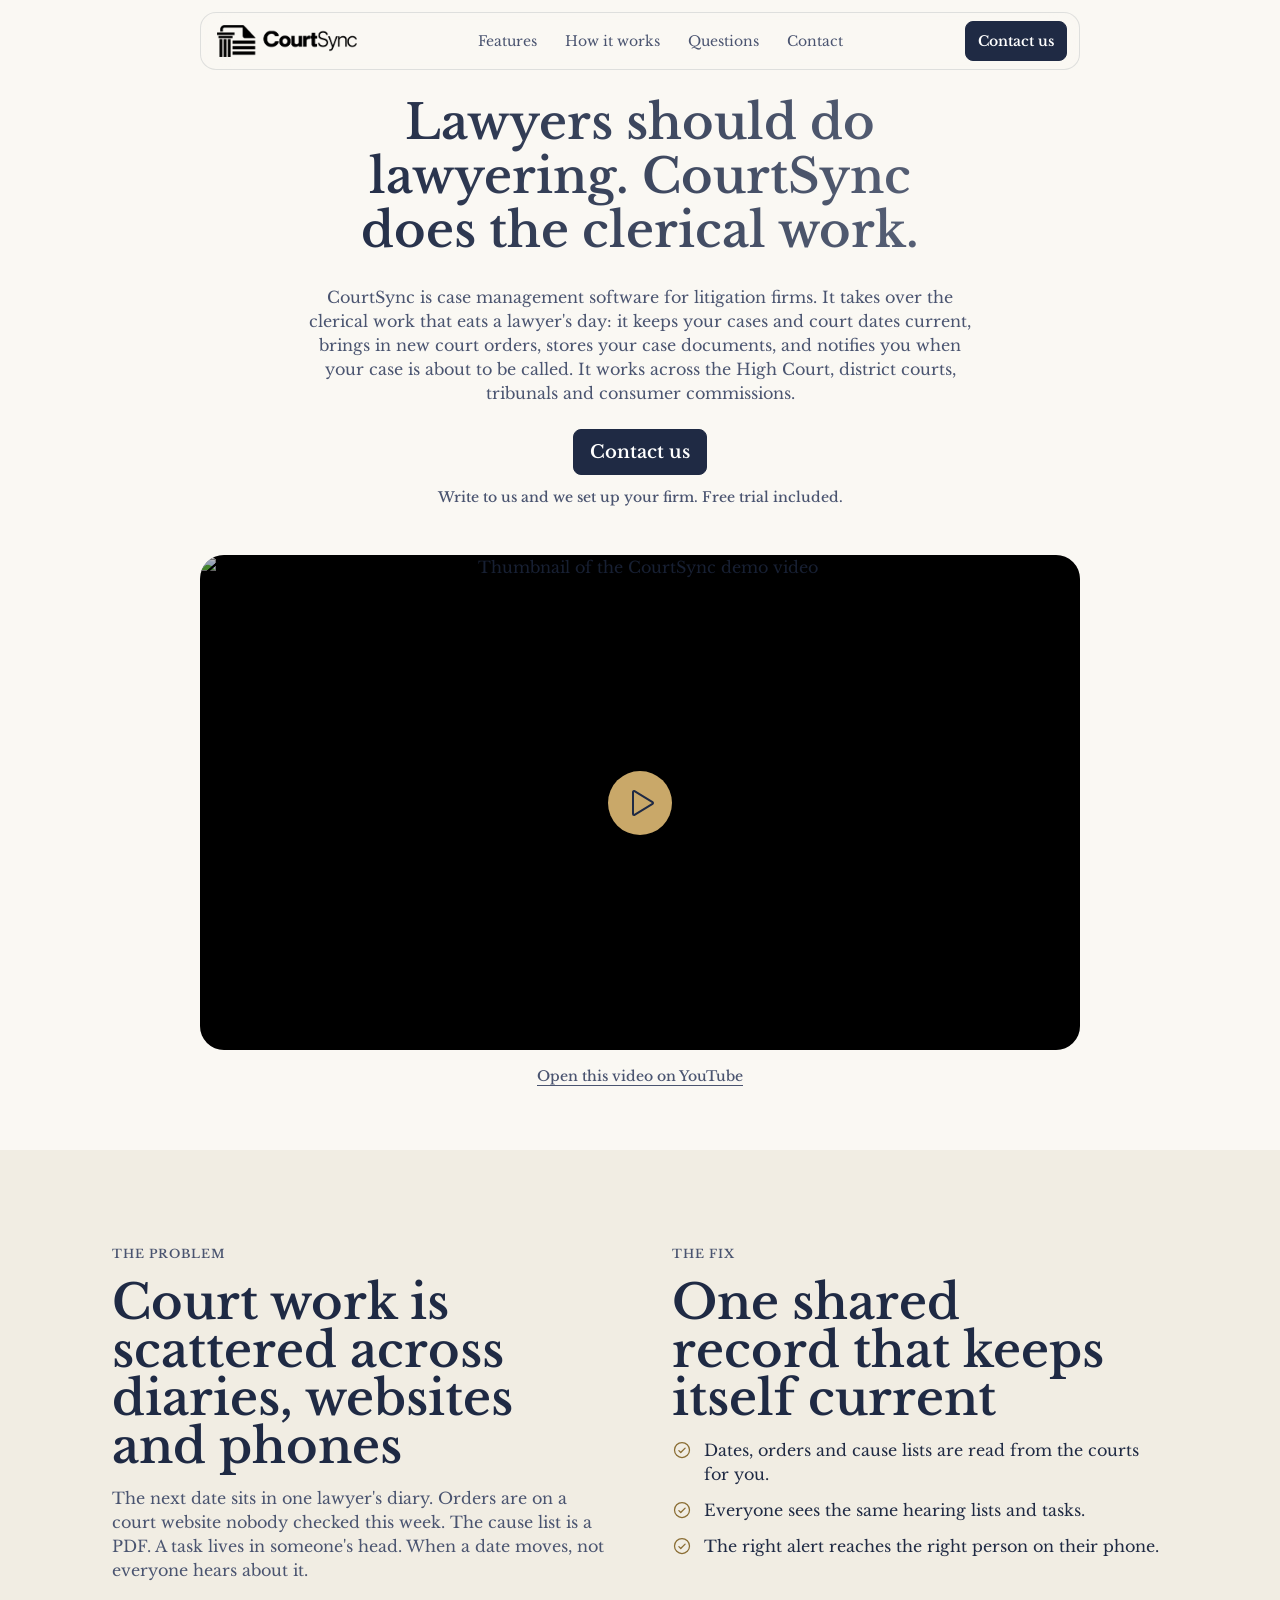
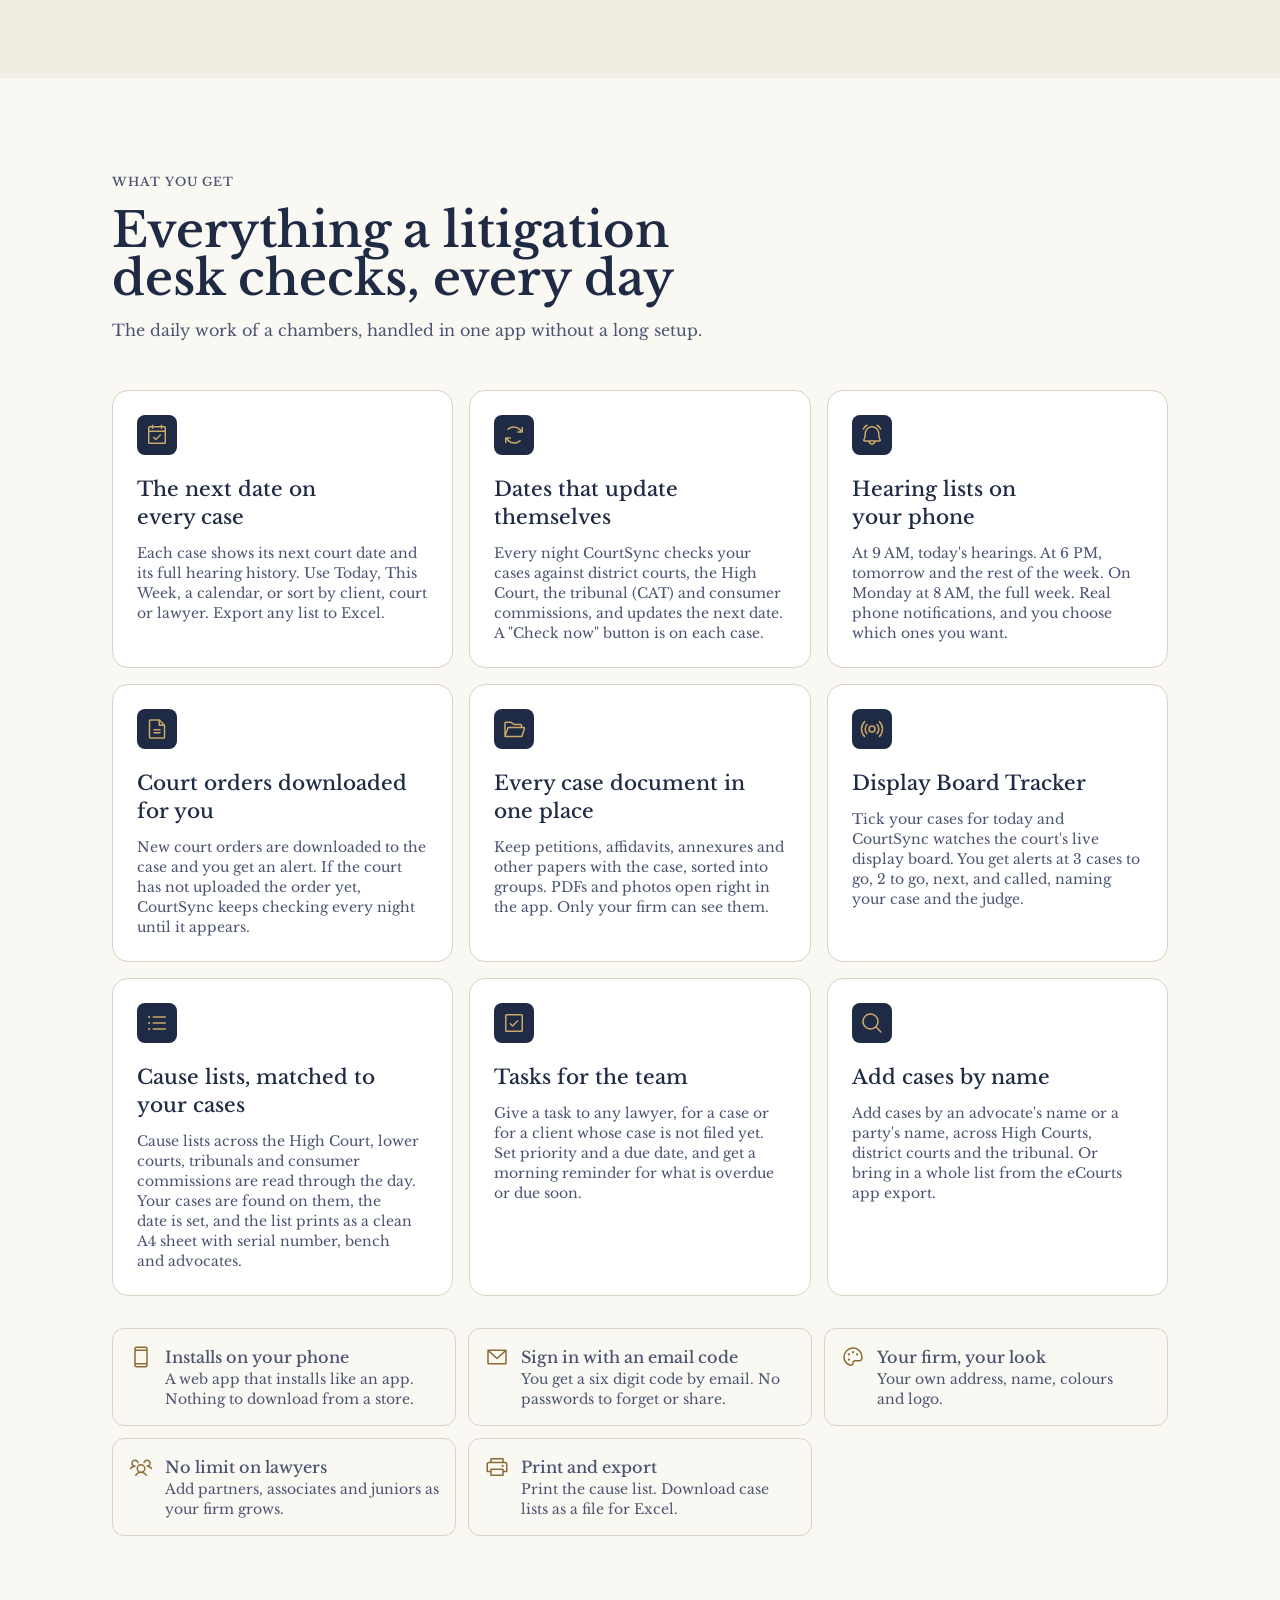
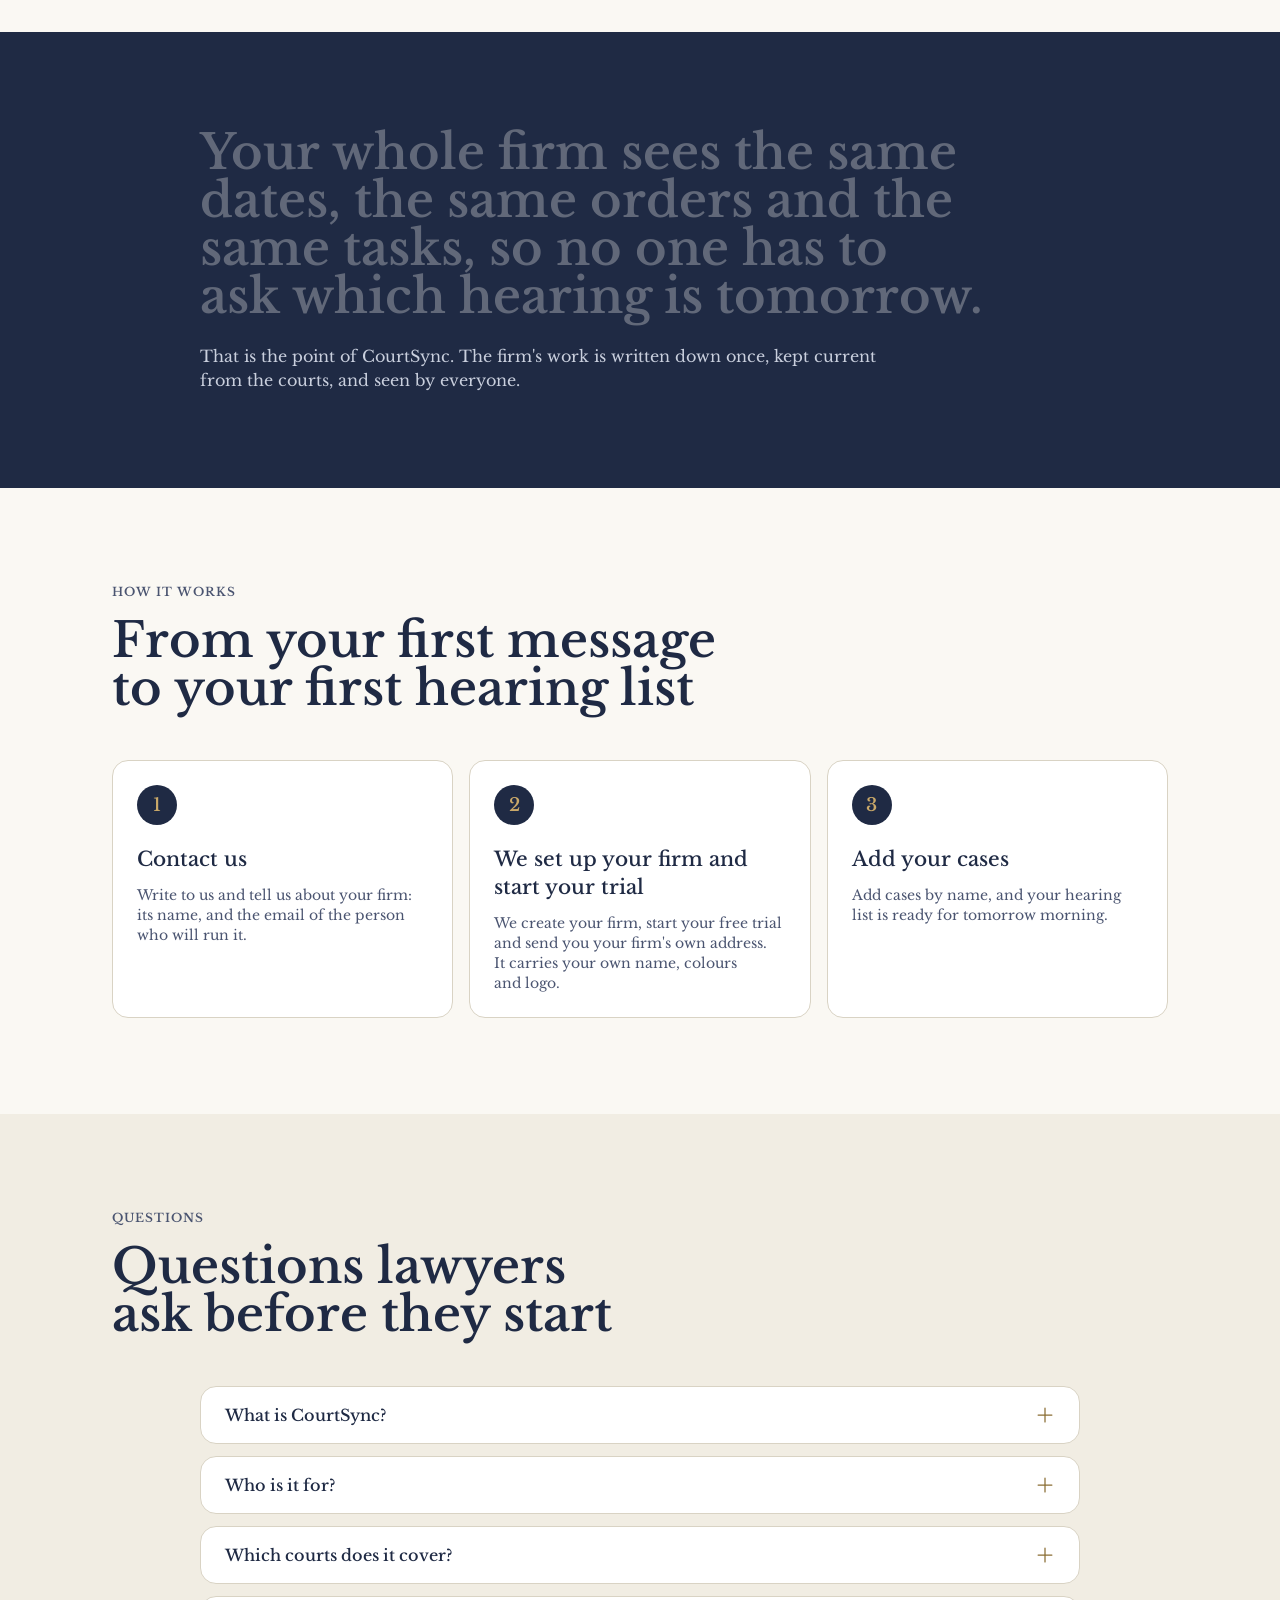
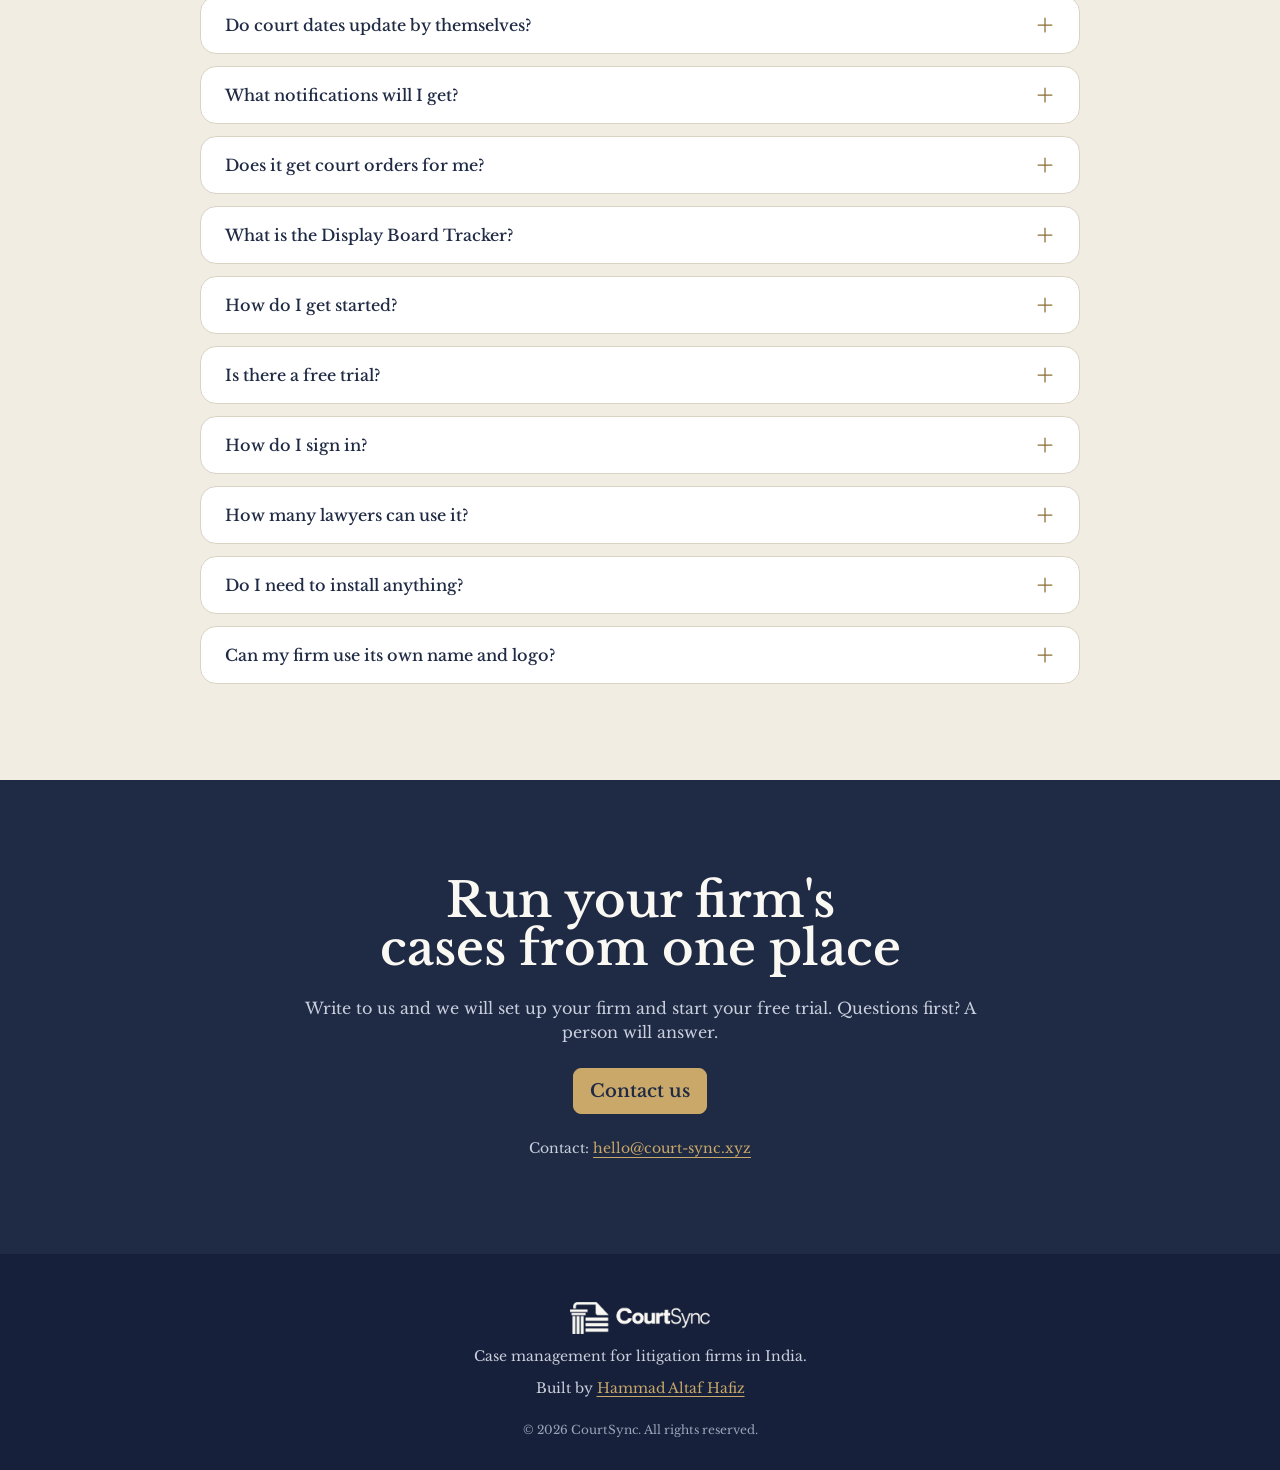
==== commit ebc2a87a: "Hero intro: add the courts CourtSync works across Co-Authored-By: Claude Sonnet 5.5 <noreply@anthrop" ====
--- a/index.html
+++ b/index.html
@@ -81,7 +81,7 @@
   <div class="container">
     <div class="hero-copy">
       <h1 class="heading-1">Lawyers should do lawyering. CourtSync does the clerical work.</h1>
-      <p class="hero-sub body-3">CourtSync is case management software for litigation firms. It takes over the clerical work that eats a lawyer's day: it keeps your cases and court dates current, brings in new court orders, stores your case documents, and notifies you when your case is about to be called.</p>
+      <p class="hero-sub body-3">CourtSync is case management software for litigation firms. It takes over the clerical work that eats a lawyer's day: it keeps your cases and court dates current, brings in new court orders, stores your case documents, and notifies you when your case is about to be called. It works across the High Court, district courts, tribunals and consumer commissions.</p>
       <div class="hero-cta">
         <a class="btn btn--wide button-lg" href="mailto:hello@court-sync.xyz?subject=CourtSync%20for%20our%20firm">Contact us</a>
         <p class="hero-note caption-1">Write to us and we set up your firm. Free trial included.</p>
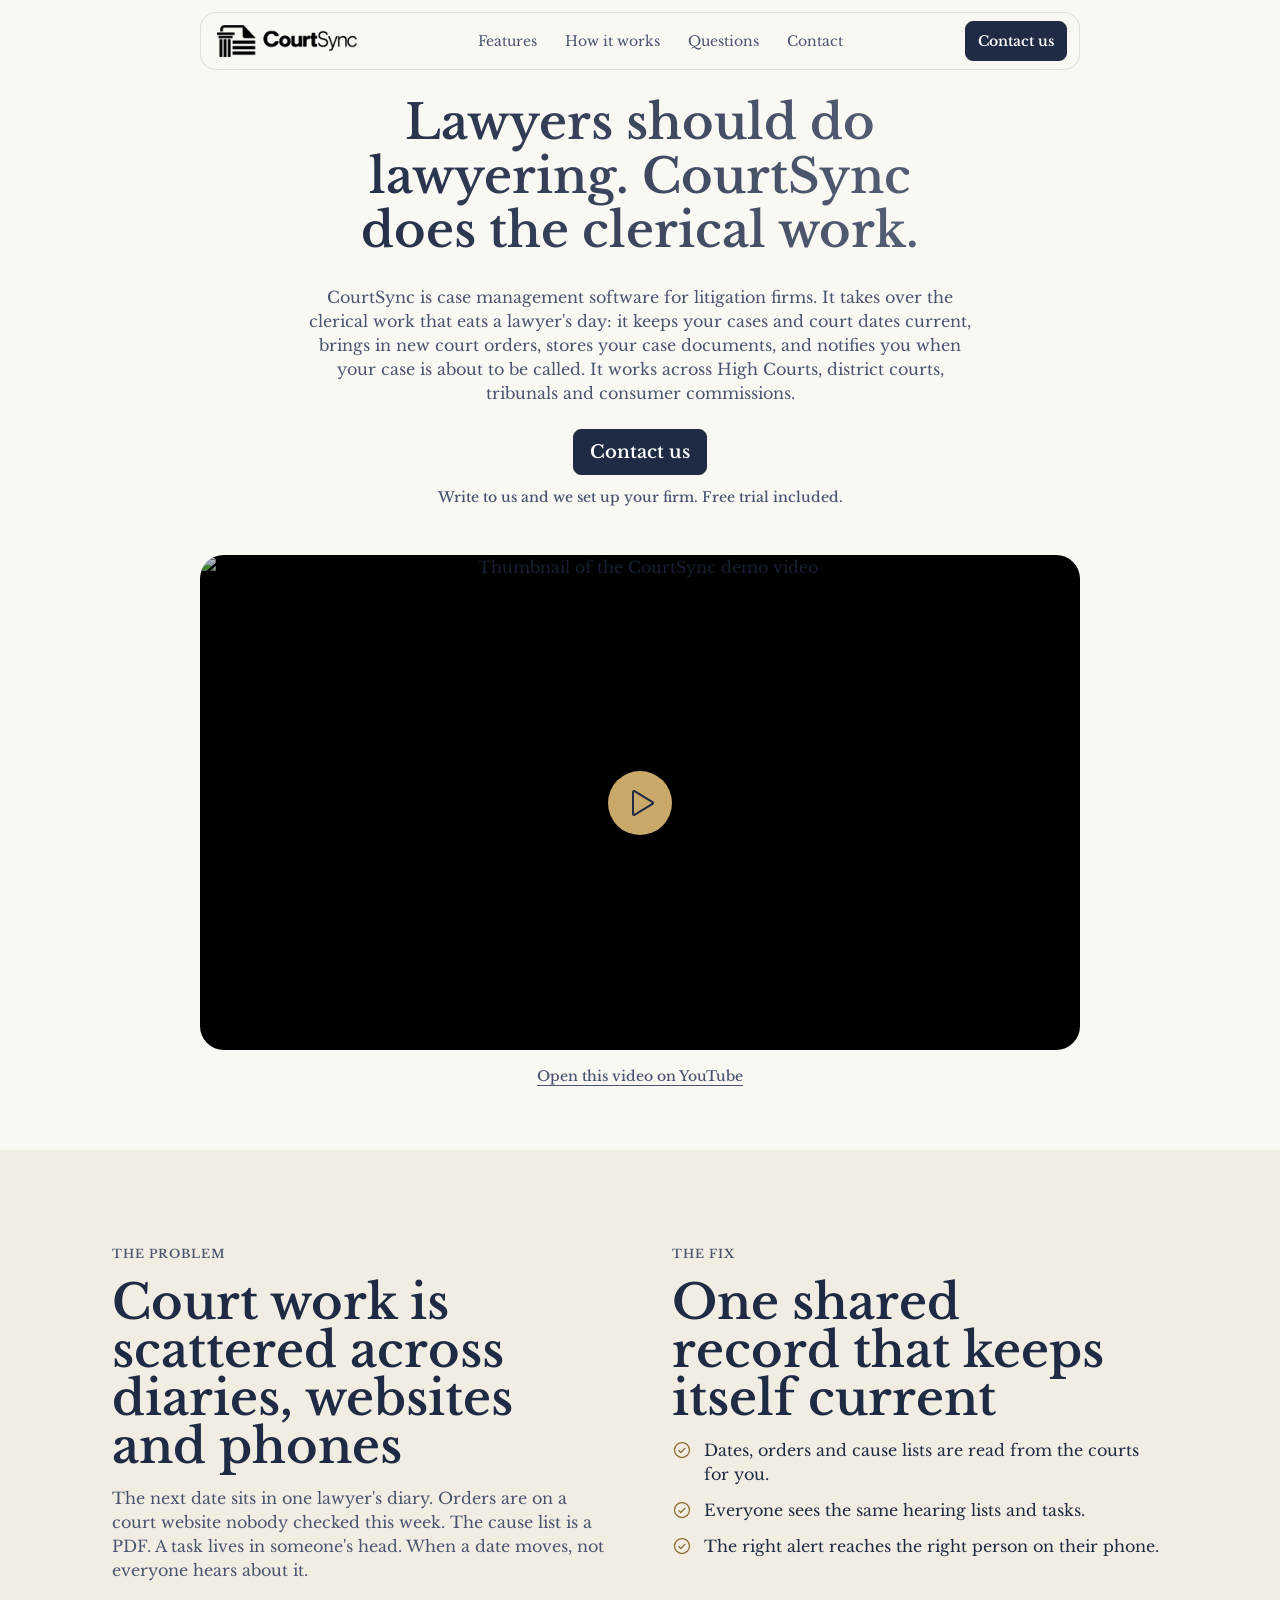
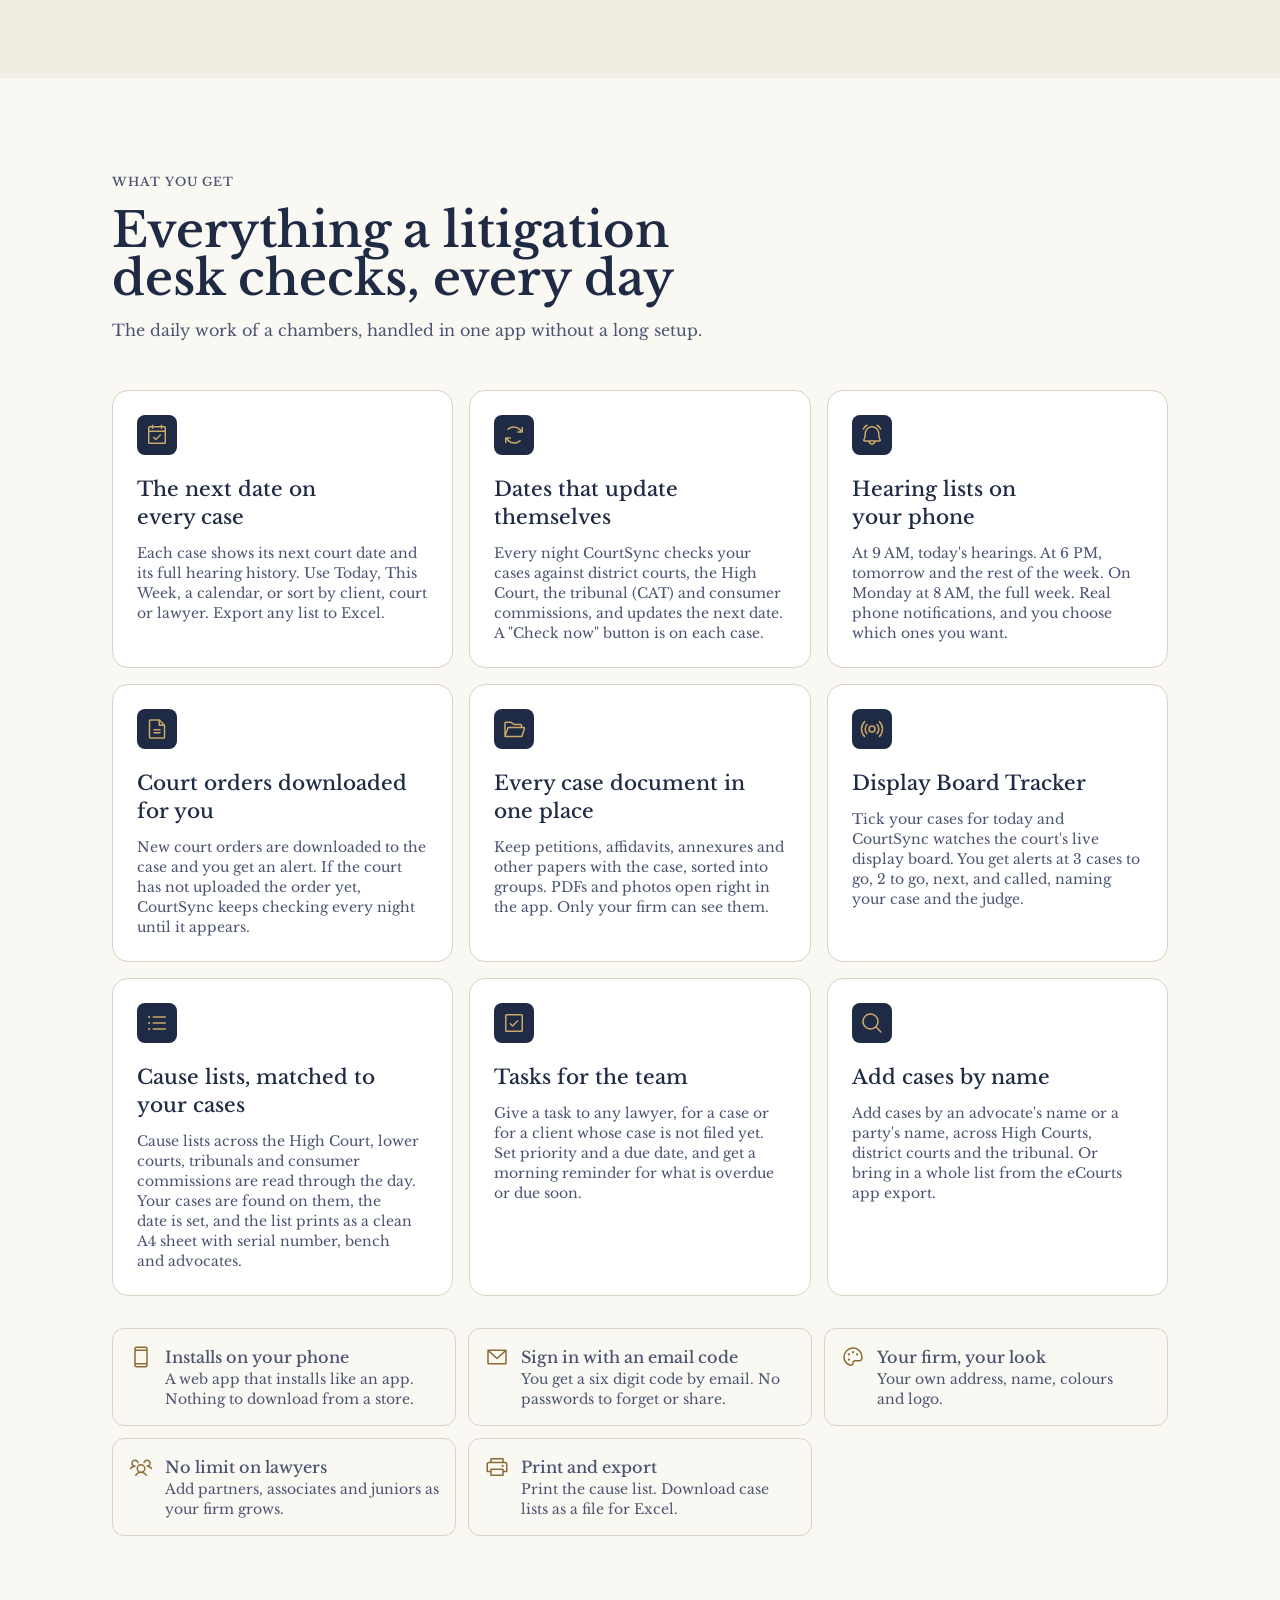
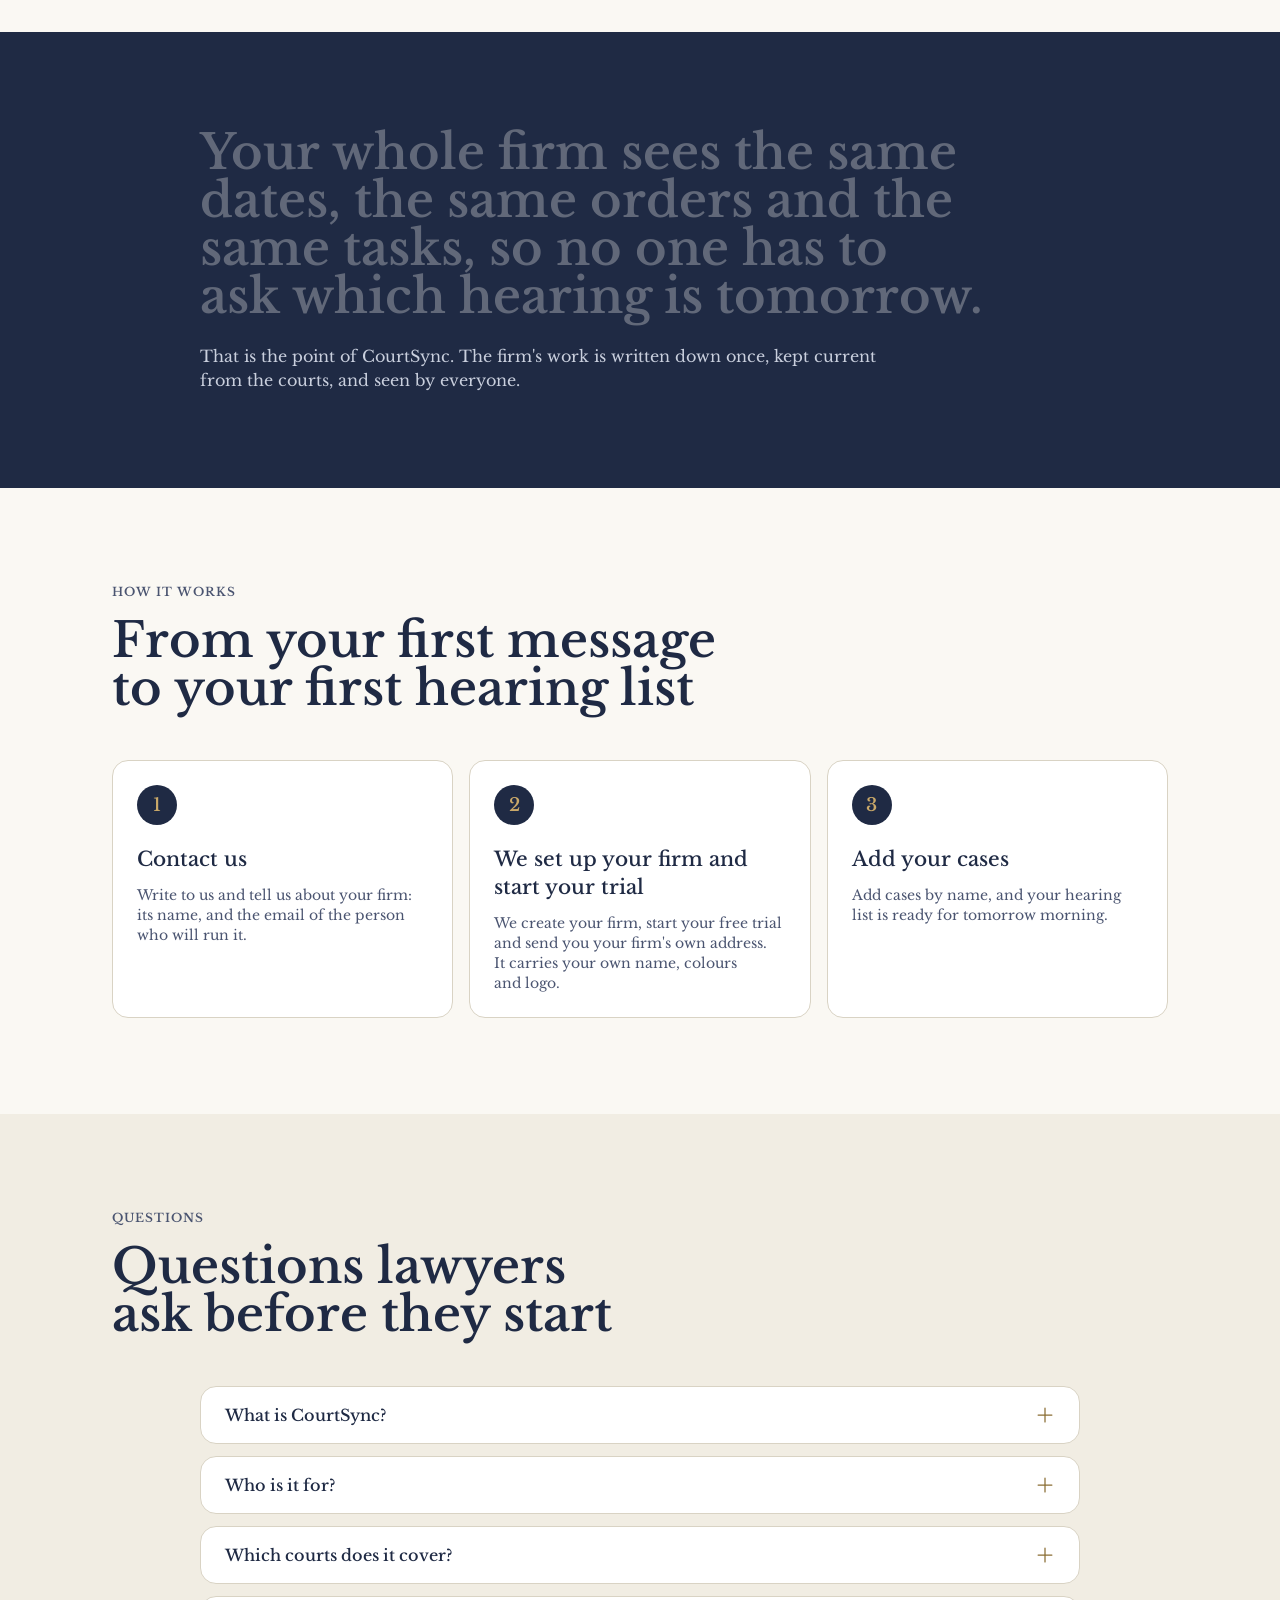
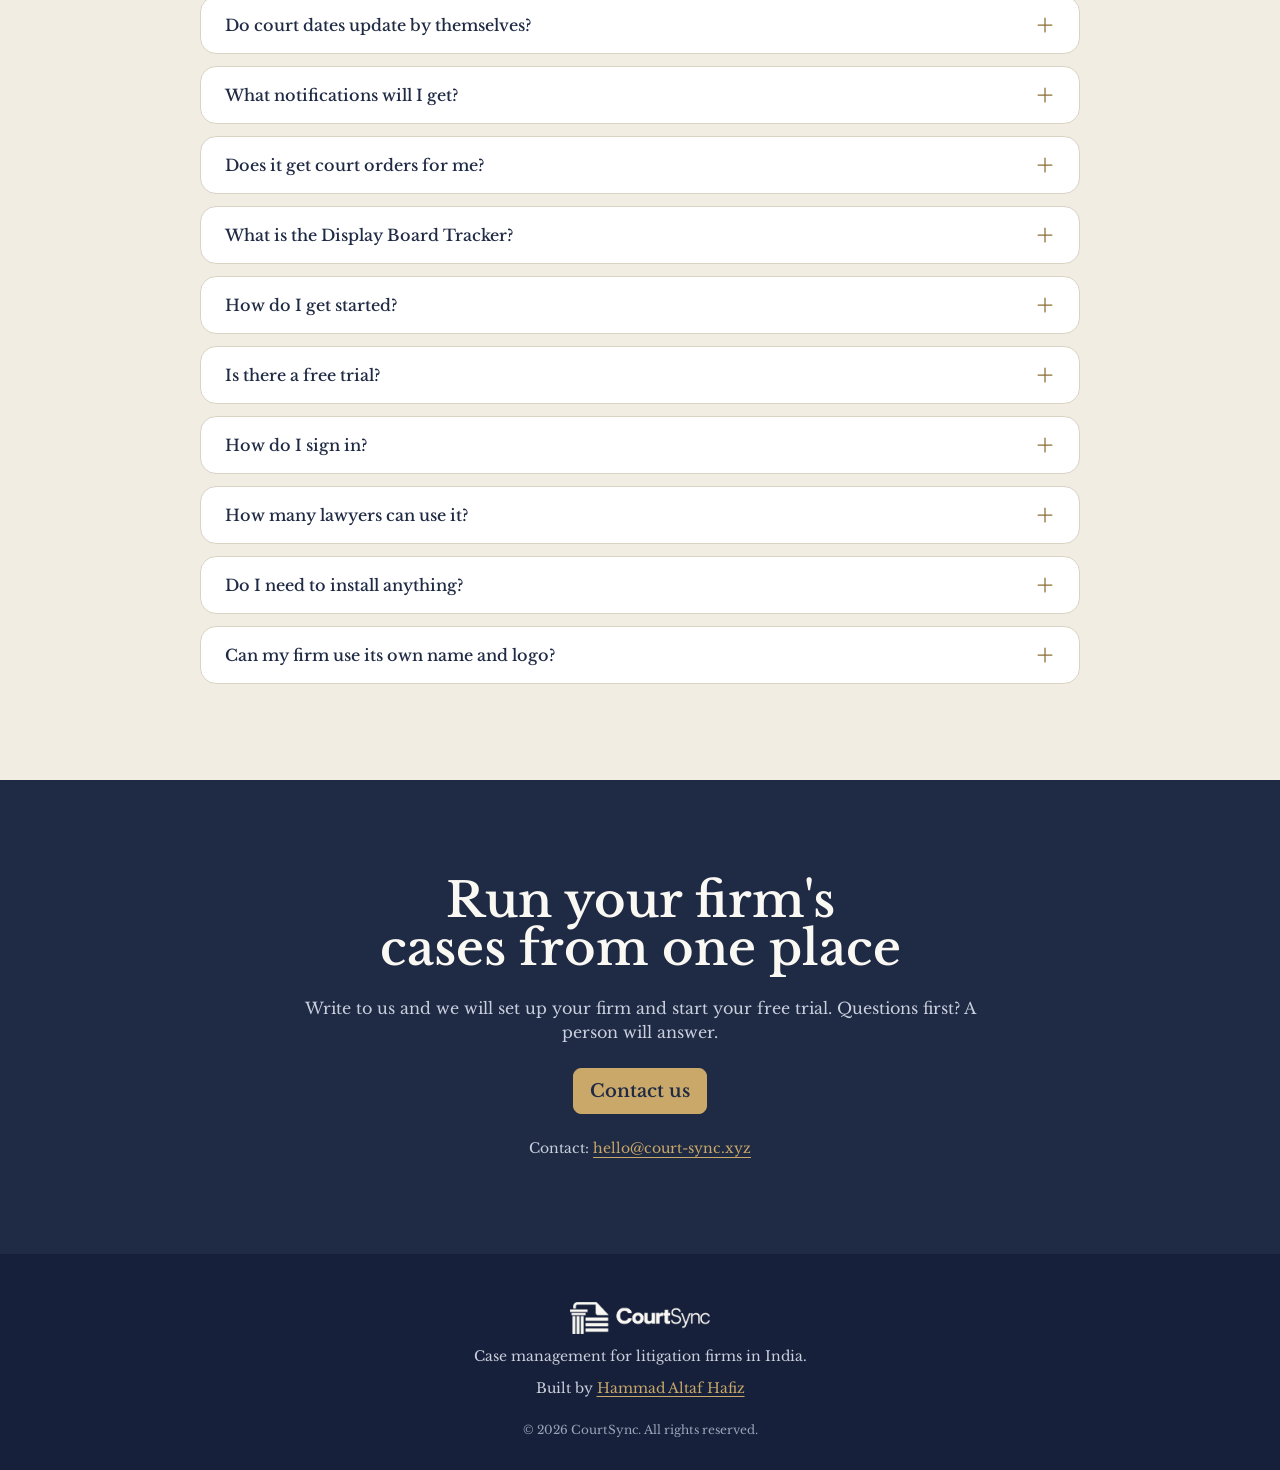
==== commit 17716209: "Hero intro: High Courts (plural) Co-Authored-By: Claude Sonnet 5.5 <noreply@anthropic.com> Claude-Se" ====
--- a/index.html
+++ b/index.html
@@ -81,7 +81,7 @@
   <div class="container">
     <div class="hero-copy">
       <h1 class="heading-1">Lawyers should do lawyering. CourtSync does the clerical work.</h1>
-      <p class="hero-sub body-3">CourtSync is case management software for litigation firms. It takes over the clerical work that eats a lawyer's day: it keeps your cases and court dates current, brings in new court orders, stores your case documents, and notifies you when your case is about to be called. It works across the High Court, district courts, tribunals and consumer commissions.</p>
+      <p class="hero-sub body-3">CourtSync is case management software for litigation firms. It takes over the clerical work that eats a lawyer's day: it keeps your cases and court dates current, brings in new court orders, stores your case documents, and notifies you when your case is about to be called. It works across High Courts, district courts, tribunals and consumer commissions.</p>
       <div class="hero-cta">
         <a class="btn btn--wide button-lg" href="mailto:hello@court-sync.xyz?subject=CourtSync%20for%20our%20firm">Contact us</a>
         <p class="hero-note caption-1">Write to us and we set up your firm. Free trial included.</p>
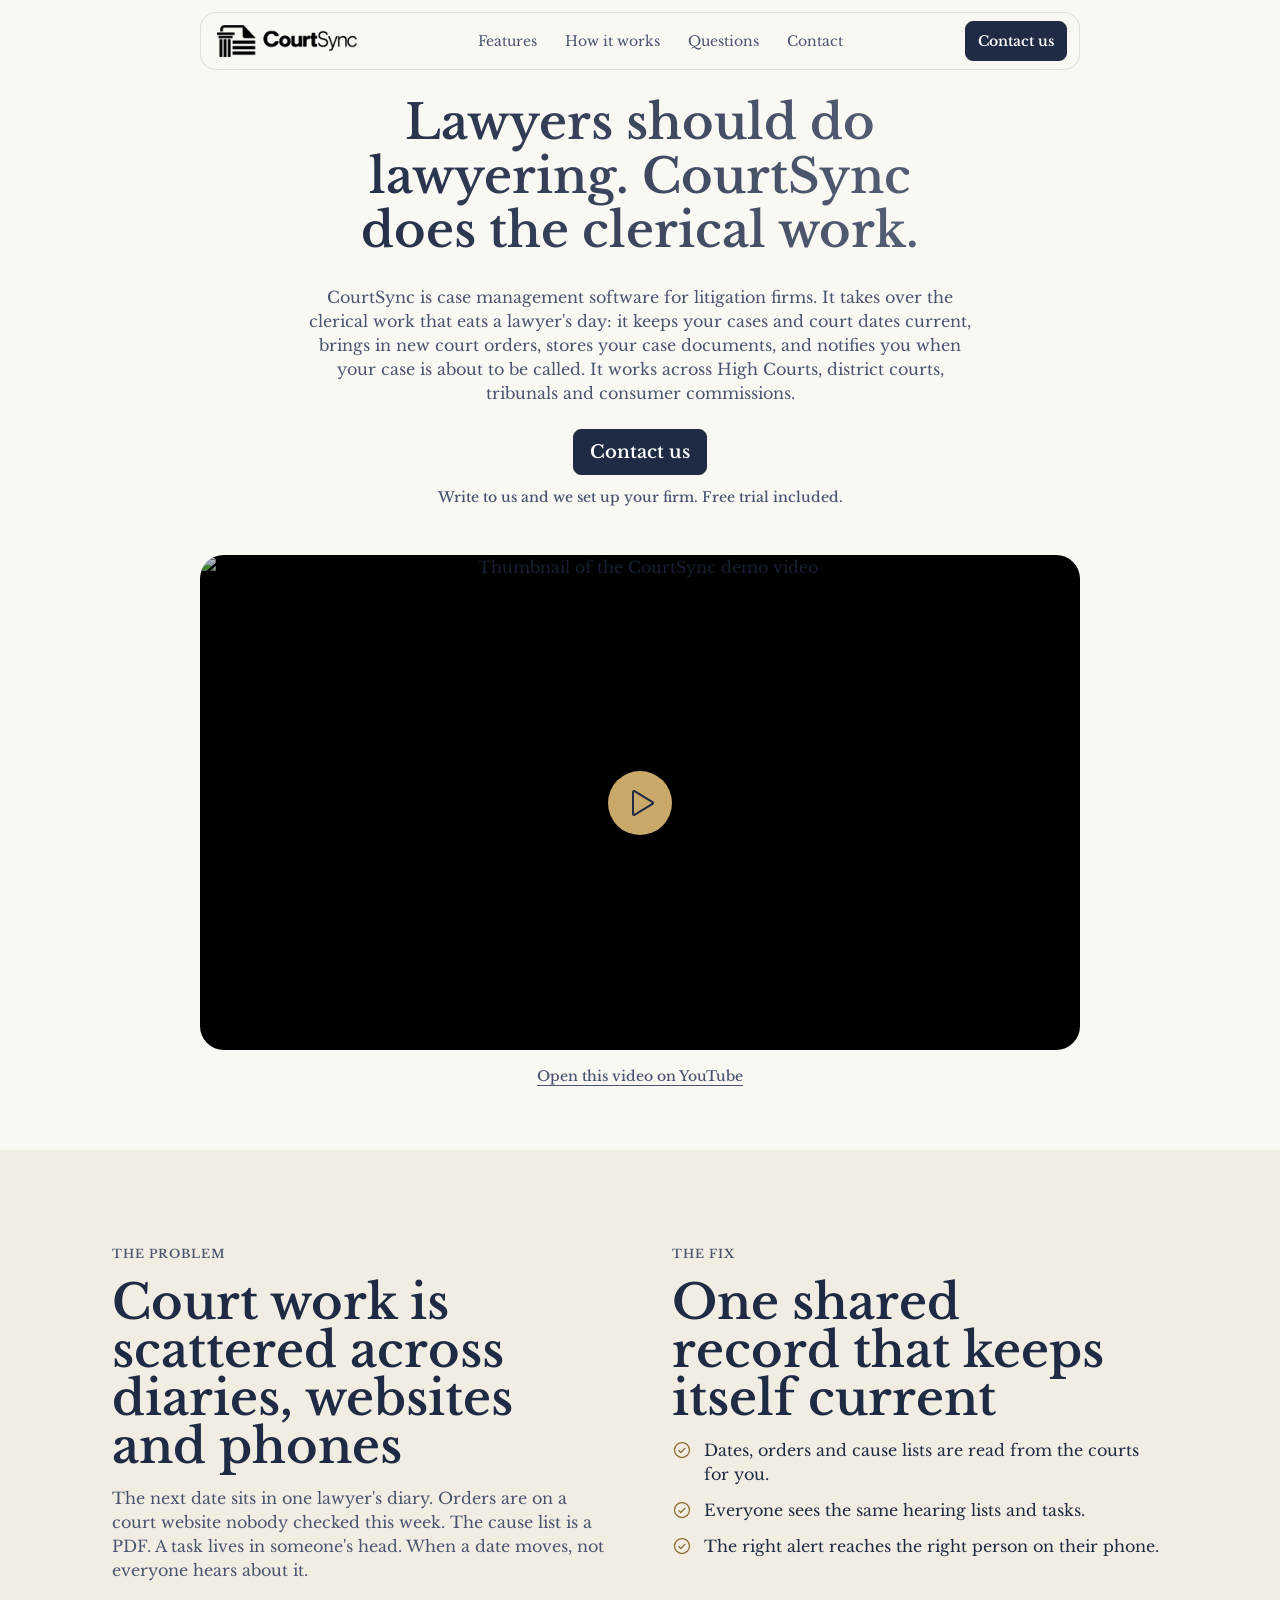
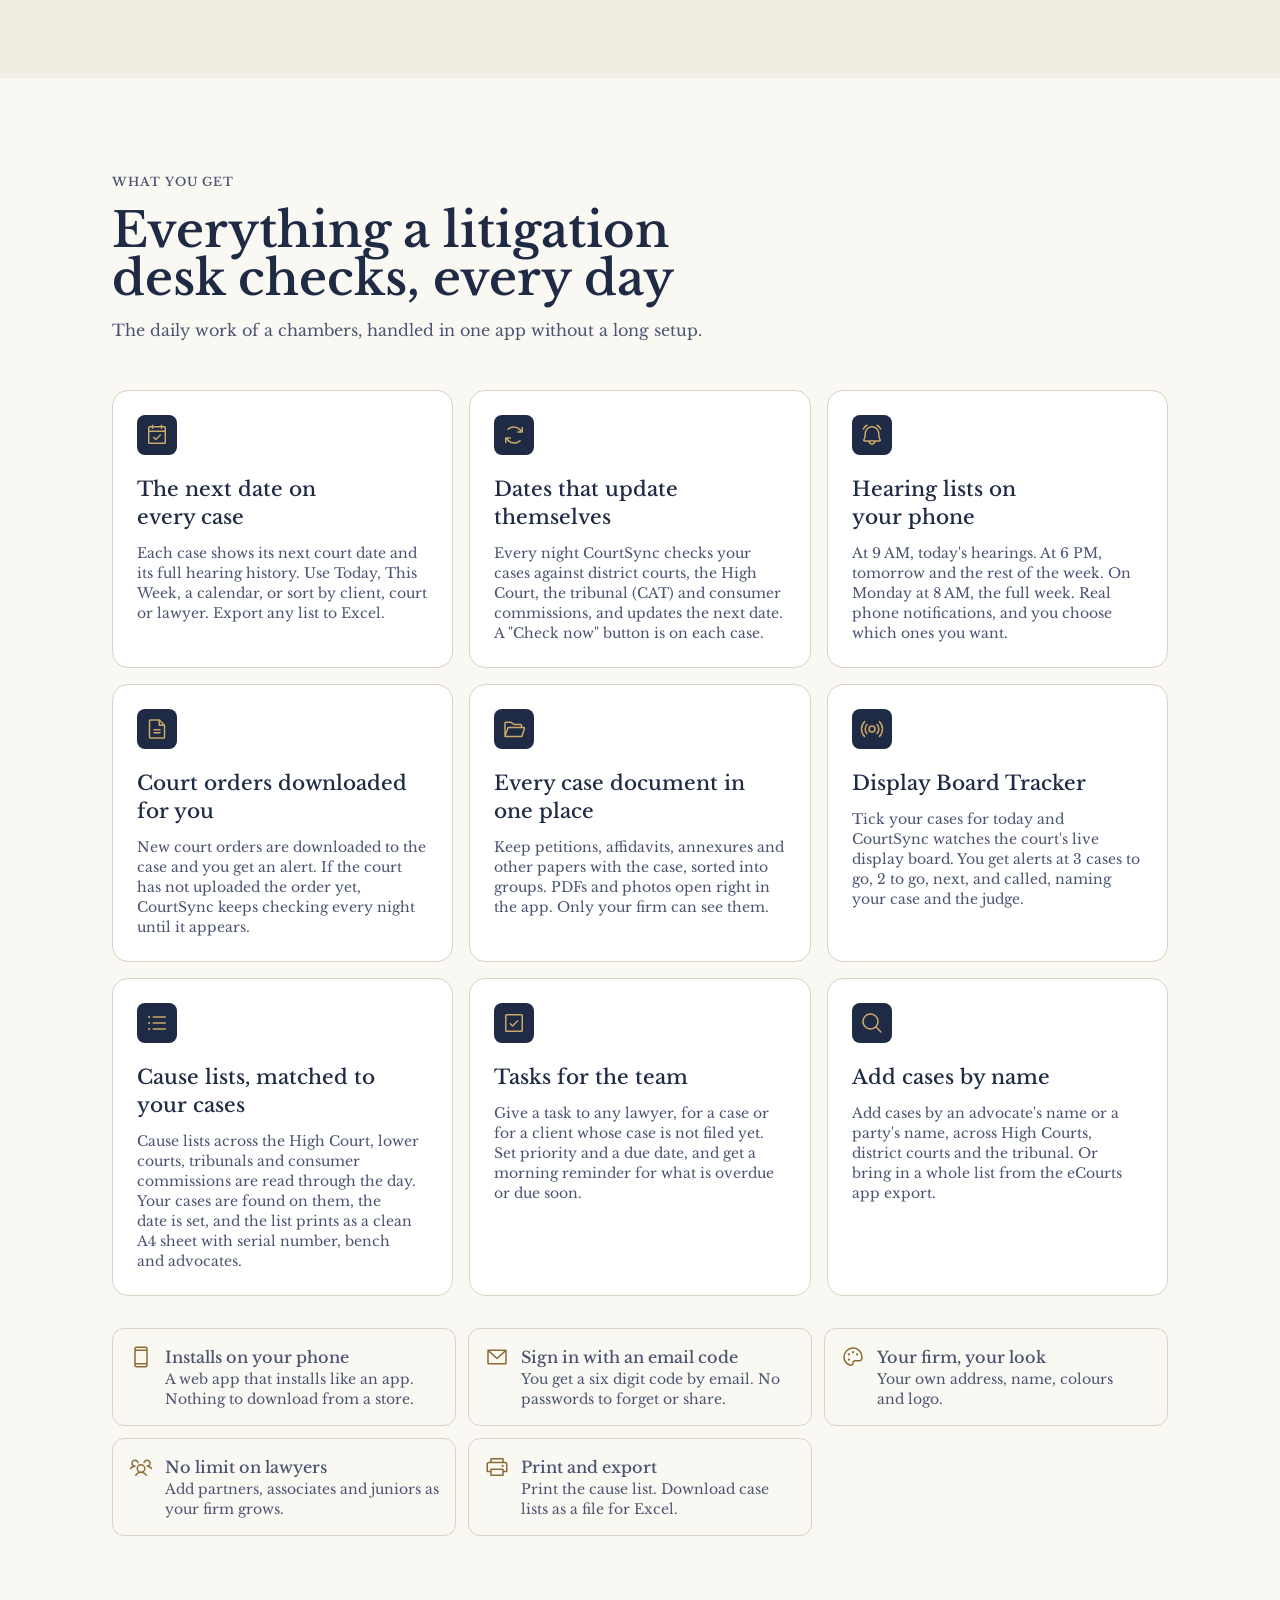
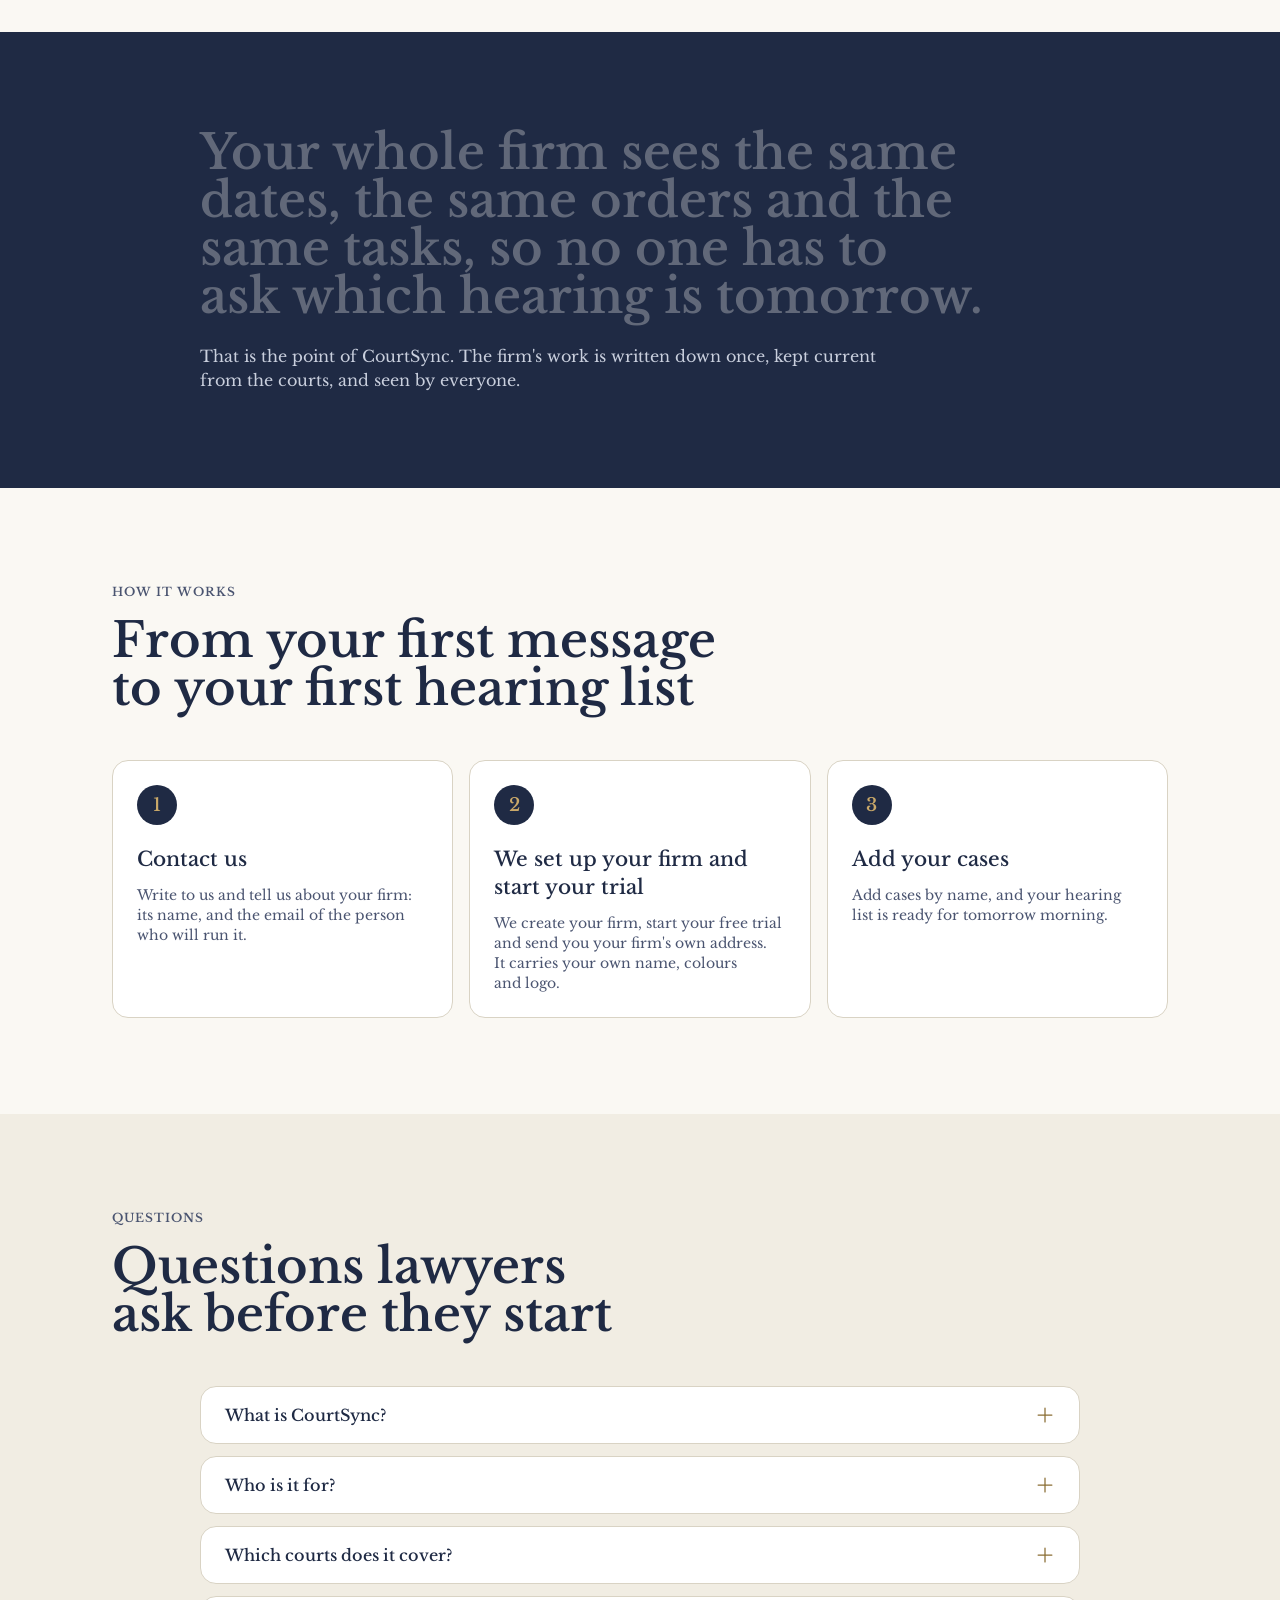
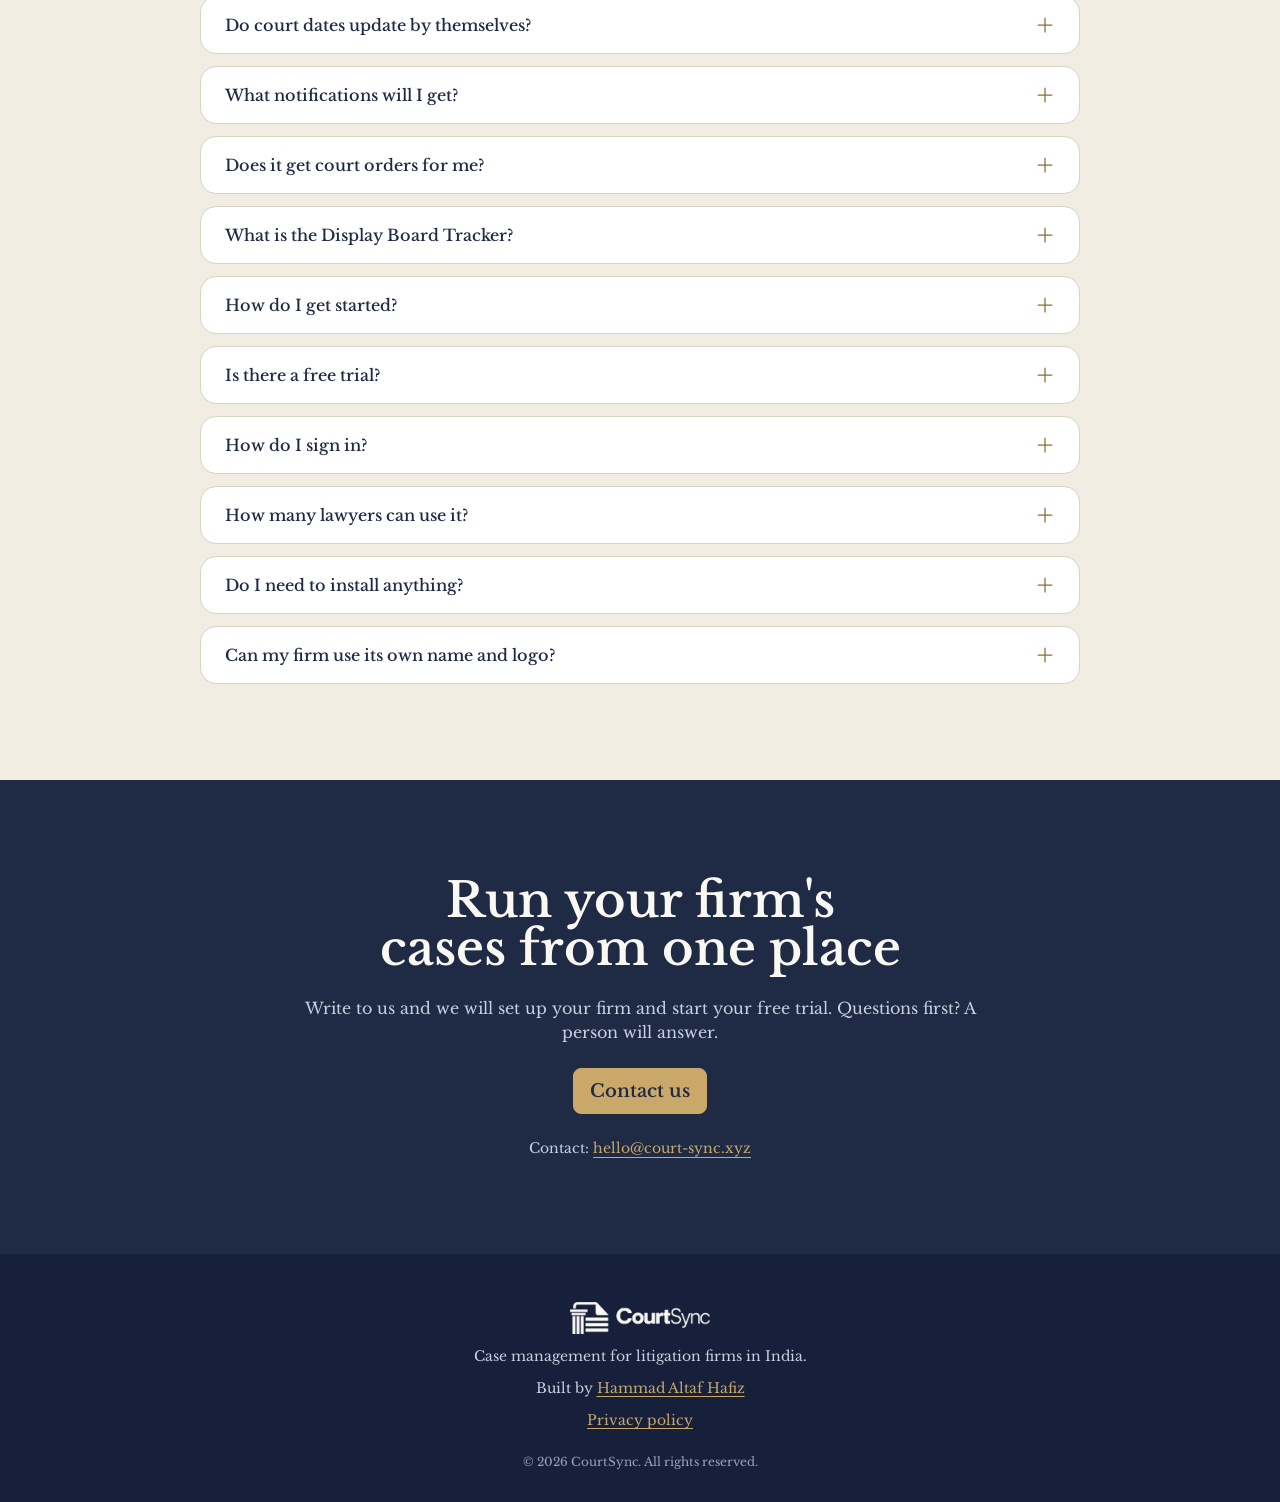
==== commit 9f9e676d: "Add privacy policy page at /privacy and link it from the footer Co-Authored-By: Claude Sonnet 5.5 <n" ====
--- a/index.html
+++ b/index.html
@@ -12,7 +12,7 @@
 <meta property="og:type" content="website">
 <meta property="og:site_name" content="CourtSync">
 <meta property="og:title" content="CourtSync | Case management for litigation firms in India">
-<meta property="og:description" content="Lawyers should do lawyering. CourtSync does the clerical work.. Court dates, orders, cause lists, live board alerts and team tasks for litigation firms.">
+<meta property="og:description" content="Lawyers should do lawyering. CourtSync does the clerical work. Court dates, orders, cause lists, live board alerts and team tasks for litigation firms.">
 <meta property="og:url" content="https://court-sync.xyz/">
 <meta property="og:image" content="https://court-sync.xyz/og-image.png">
 <meta property="og:image:alt" content="CourtSync, case management for litigation firms in India">
@@ -56,7 +56,7 @@
       <a href="#contact">Contact</a>
     </div>
     <div class="nav-right">
-      <a class="btn button-sm" href="mailto:hello@court-sync.xyz?subject=CourtSync%20for%20our%20firm">Contact us</a>
+      <a class="btn button-sm" href="mailto:hello@court-sync.xyz?subject=CourtSync%20for%20our%20firm" data-goatcounter-click="contact-nav" data-goatcounter-title="Contact us (nav)">Contact us</a>
       <button class="nav-toggle" type="button" aria-expanded="false" aria-controls="mobile-menu" aria-label="Open menu">
         <span></span><span></span><span></span>
       </button>
@@ -69,7 +69,7 @@
       <li style="--i:1"><a class="heading-3" href="#how">How it works</a></li>
       <li style="--i:2"><a class="heading-3" href="#faq">Questions</a></li>
       <li style="--i:3"><a class="heading-3" href="#contact">Contact</a></li>
-      <li style="--i:4"><a class="btn button-lg" href="mailto:hello@court-sync.xyz?subject=CourtSync%20for%20our%20firm">Contact us</a></li>
+      <li style="--i:4"><a class="btn button-lg" href="mailto:hello@court-sync.xyz?subject=CourtSync%20for%20our%20firm" data-goatcounter-click="contact-menu" data-goatcounter-title="Contact us (menu)">Contact us</a></li>
     </ul>
   </div>
 </header>
@@ -83,7 +83,7 @@
       <h1 class="heading-1">Lawyers should do lawyering. CourtSync does the clerical work.</h1>
       <p class="hero-sub body-3">CourtSync is case management software for litigation firms. It takes over the clerical work that eats a lawyer's day: it keeps your cases and court dates current, brings in new court orders, stores your case documents, and notifies you when your case is about to be called. It works across High Courts, district courts, tribunals and consumer commissions.</p>
       <div class="hero-cta">
-        <a class="btn btn--wide button-lg" href="mailto:hello@court-sync.xyz?subject=CourtSync%20for%20our%20firm">Contact us</a>
+        <a class="btn btn--wide button-lg" href="mailto:hello@court-sync.xyz?subject=CourtSync%20for%20our%20firm" data-goatcounter-click="contact-hero" data-goatcounter-title="Contact us (hero)">Contact us</a>
         <p class="hero-note caption-1">Write to us and we set up your firm. Free trial included.</p>
       </div>
     </div>
@@ -91,7 +91,7 @@
     <!-- DEMO VIDEO: change the 11 character YouTube code in data-video-id (both places) to switch videos. -->
     <div class="video-box hero-video reveal" id="video-box" data-video-id="P77YsqiFisU">
       <img class="video-thumb" src="https://i.ytimg.com/vi/P77YsqiFisU/maxresdefault.jpg" alt="Thumbnail of the CourtSync demo video" width="1280" height="720">
-      <button class="play-btn" type="button" id="play-btn" aria-label="Play the CourtSync demo video">
+      <button class="play-btn" type="button" id="play-btn" data-goatcounter-click="video-play" data-goatcounter-title="Demo video play" aria-label="Play the CourtSync demo video">
         <span class="circle"><svg class="ico" aria-hidden="true" fill="currentColor" viewBox="0 0 256 256" fill="currentColor"><path d="M232.4,114.49,88.32,26.35a16,16,0,0,0-16.2-.3A15.86,15.86,0,0,0,64,39.87V216.13A15.94,15.94,0,0,0,80,232a16.07,16.07,0,0,0,8.36-2.35L232.4,141.51a15.81,15.81,0,0,0,0-27ZM80,215.94V40l143.83,88Z"/></svg></span>
       </button>
     </div>
@@ -297,8 +297,8 @@
     <div class="inner reveal">
       <h2 class="heading-2">Run your firm's cases from one place</h2>
       <p class="body-3">Write to us and we will set up your firm and start your free trial. Questions first? A person will answer.</p>
-      <a class="btn btn--gold btn--wide button-lg" href="mailto:hello@court-sync.xyz?subject=CourtSync%20for%20our%20firm">Contact us</a>
-      <p class="body-6">Contact: <a class="mail" href="mailto:hello@court-sync.xyz">hello@court-sync.xyz</a></p>
+      <a class="btn btn--gold btn--wide button-lg" href="mailto:hello@court-sync.xyz?subject=CourtSync%20for%20our%20firm" data-goatcounter-click="contact-bottom" data-goatcounter-title="Contact us (bottom)">Contact us</a>
+      <p class="body-6">Contact: <a class="mail" href="mailto:hello@court-sync.xyz" data-goatcounter-click="email-link" data-goatcounter-title="Email address link">hello@court-sync.xyz</a></p>
     </div>
   </div>
 </section>
@@ -311,11 +311,13 @@
   <div class="container footer-simple">
     <img class="footer-logo" src="logo-light.png" alt="CourtSync" width="175" height="40">
     <p class="body-6">Case management for litigation firms in India.</p>
-    <p class="body-6">Built by <a href="https://www.linkedin.com/in/hammadaltaf" target="_blank" rel="noopener" style="color:#c9a869;text-decoration:underline;text-underline-offset:3px">Hammad Altaf Hafiz</a></p>
+    <p class="body-6">Built by <a href="https://www.linkedin.com/in/hammadaltaf" target="_blank" rel="noopener" data-goatcounter-click="linkedin" data-goatcounter-title="LinkedIn link" style="color:#c9a869;text-decoration:underline;text-underline-offset:3px">Hammad Altaf Hafiz</a></p>
+    <p class="body-6"><a href="privacy" style="color:#c9a869;text-decoration:underline;text-underline-offset:3px">Privacy policy</a></p>
     <p class="caption-5">&copy; <span id="year">2026</span> CourtSync. All rights reserved.</p>
   </div>
 </footer>
 
+<script data-goatcounter="https://courtsync.goatcounter.com/count" async src="https://gc.zgo.at/count.js"></script>
 <script src="script.js"></script>
 </body>
 </html>
